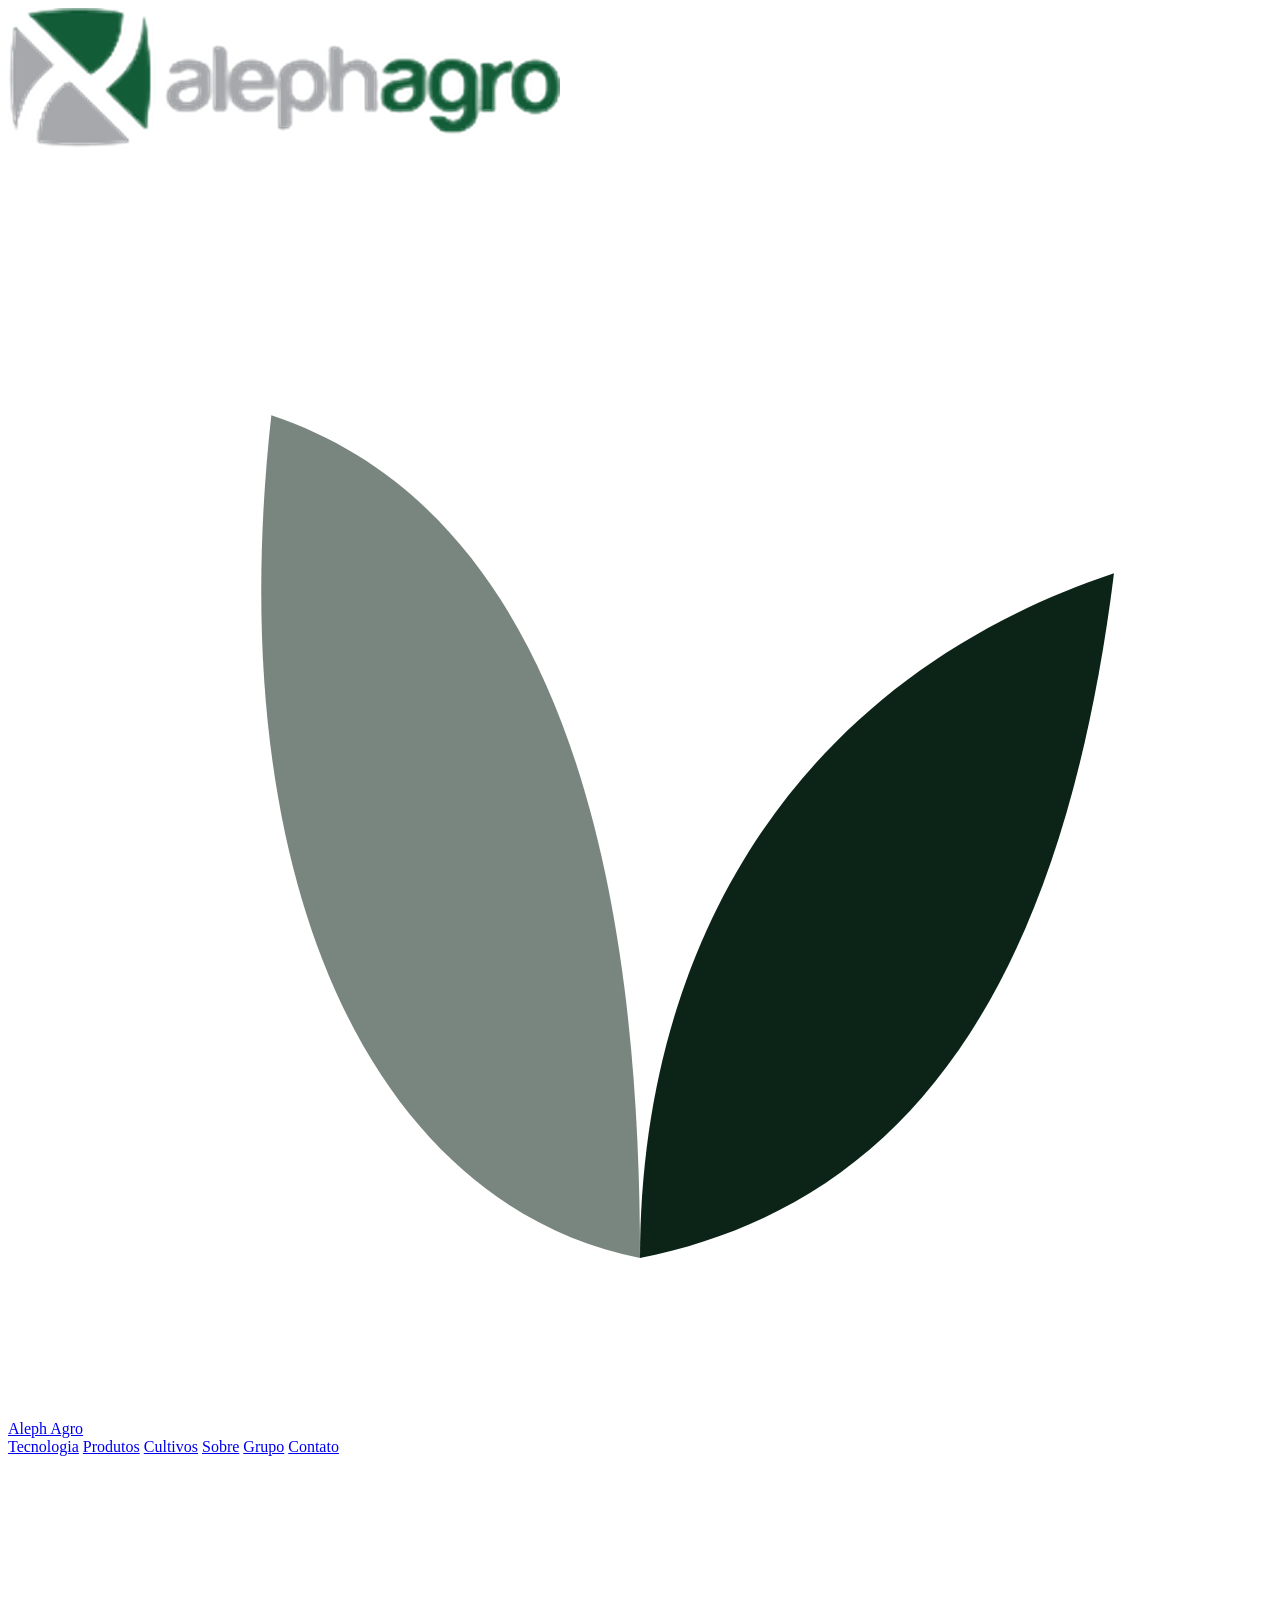
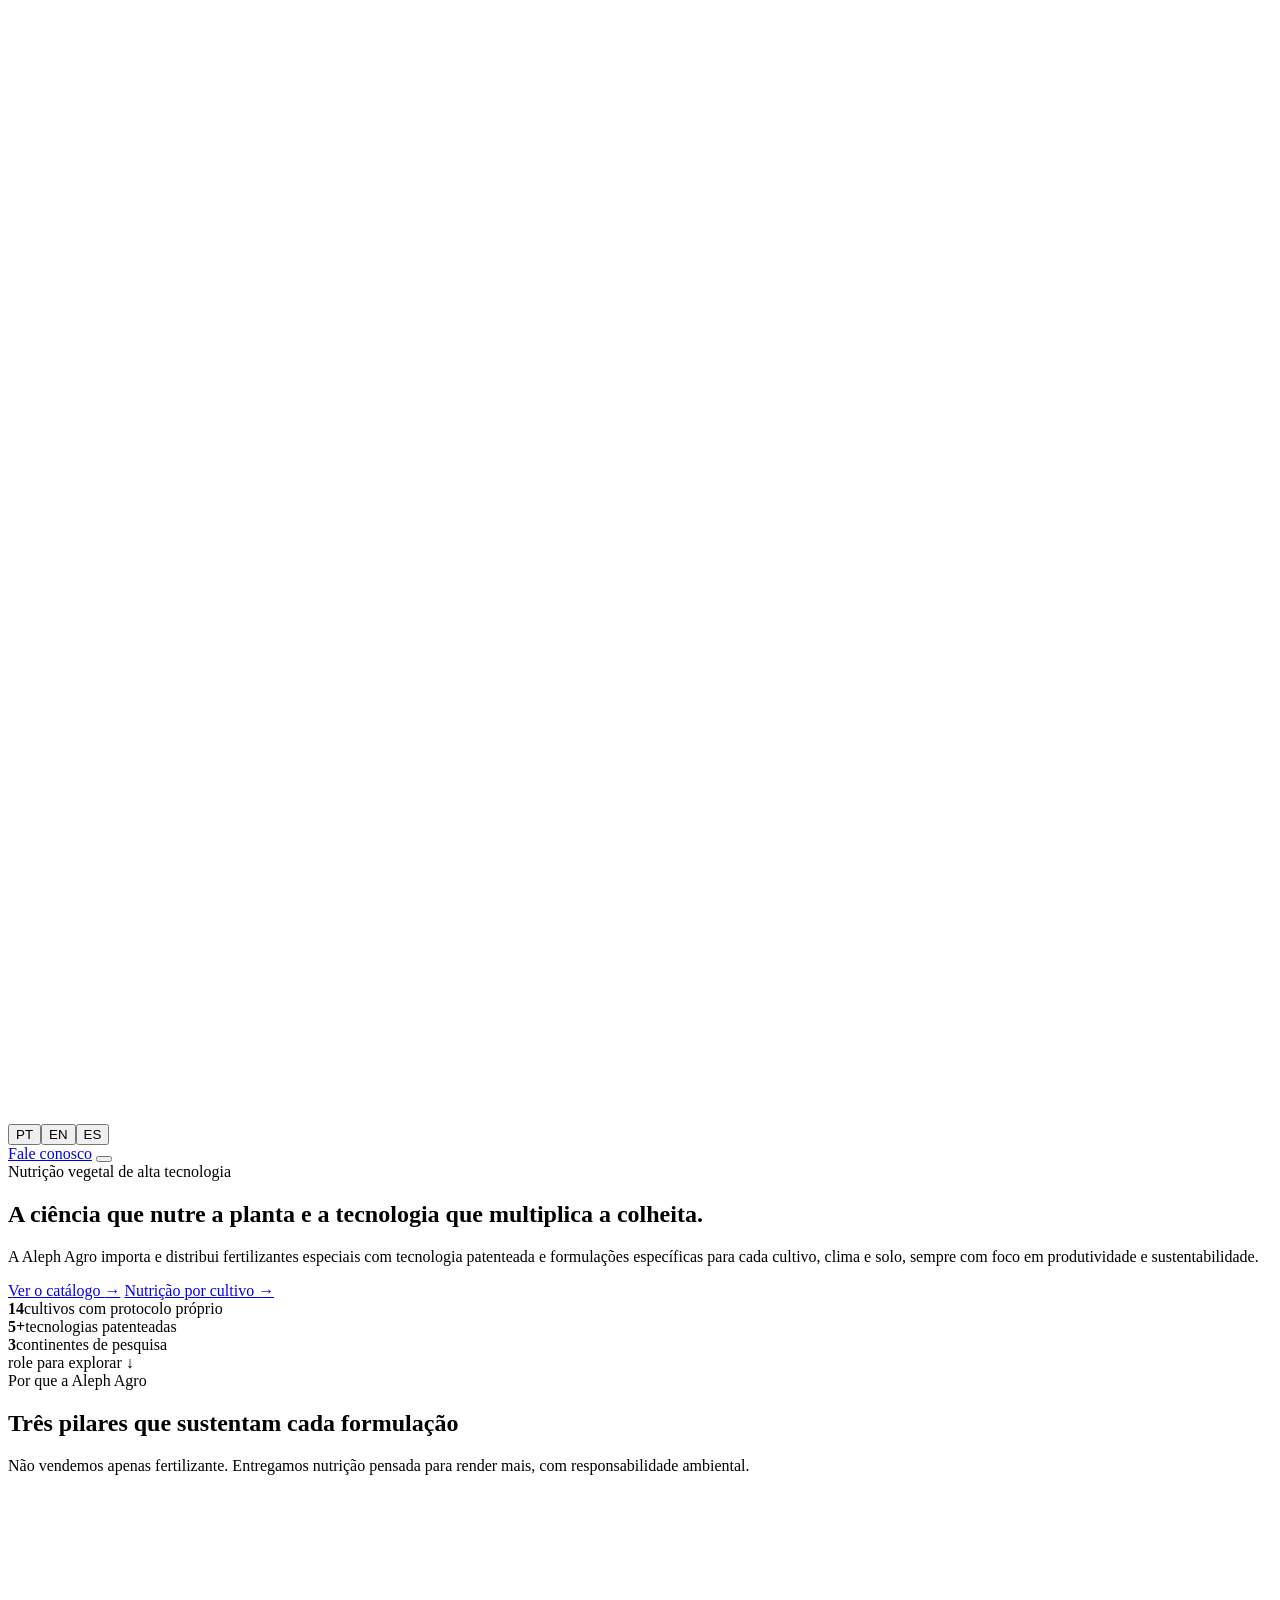
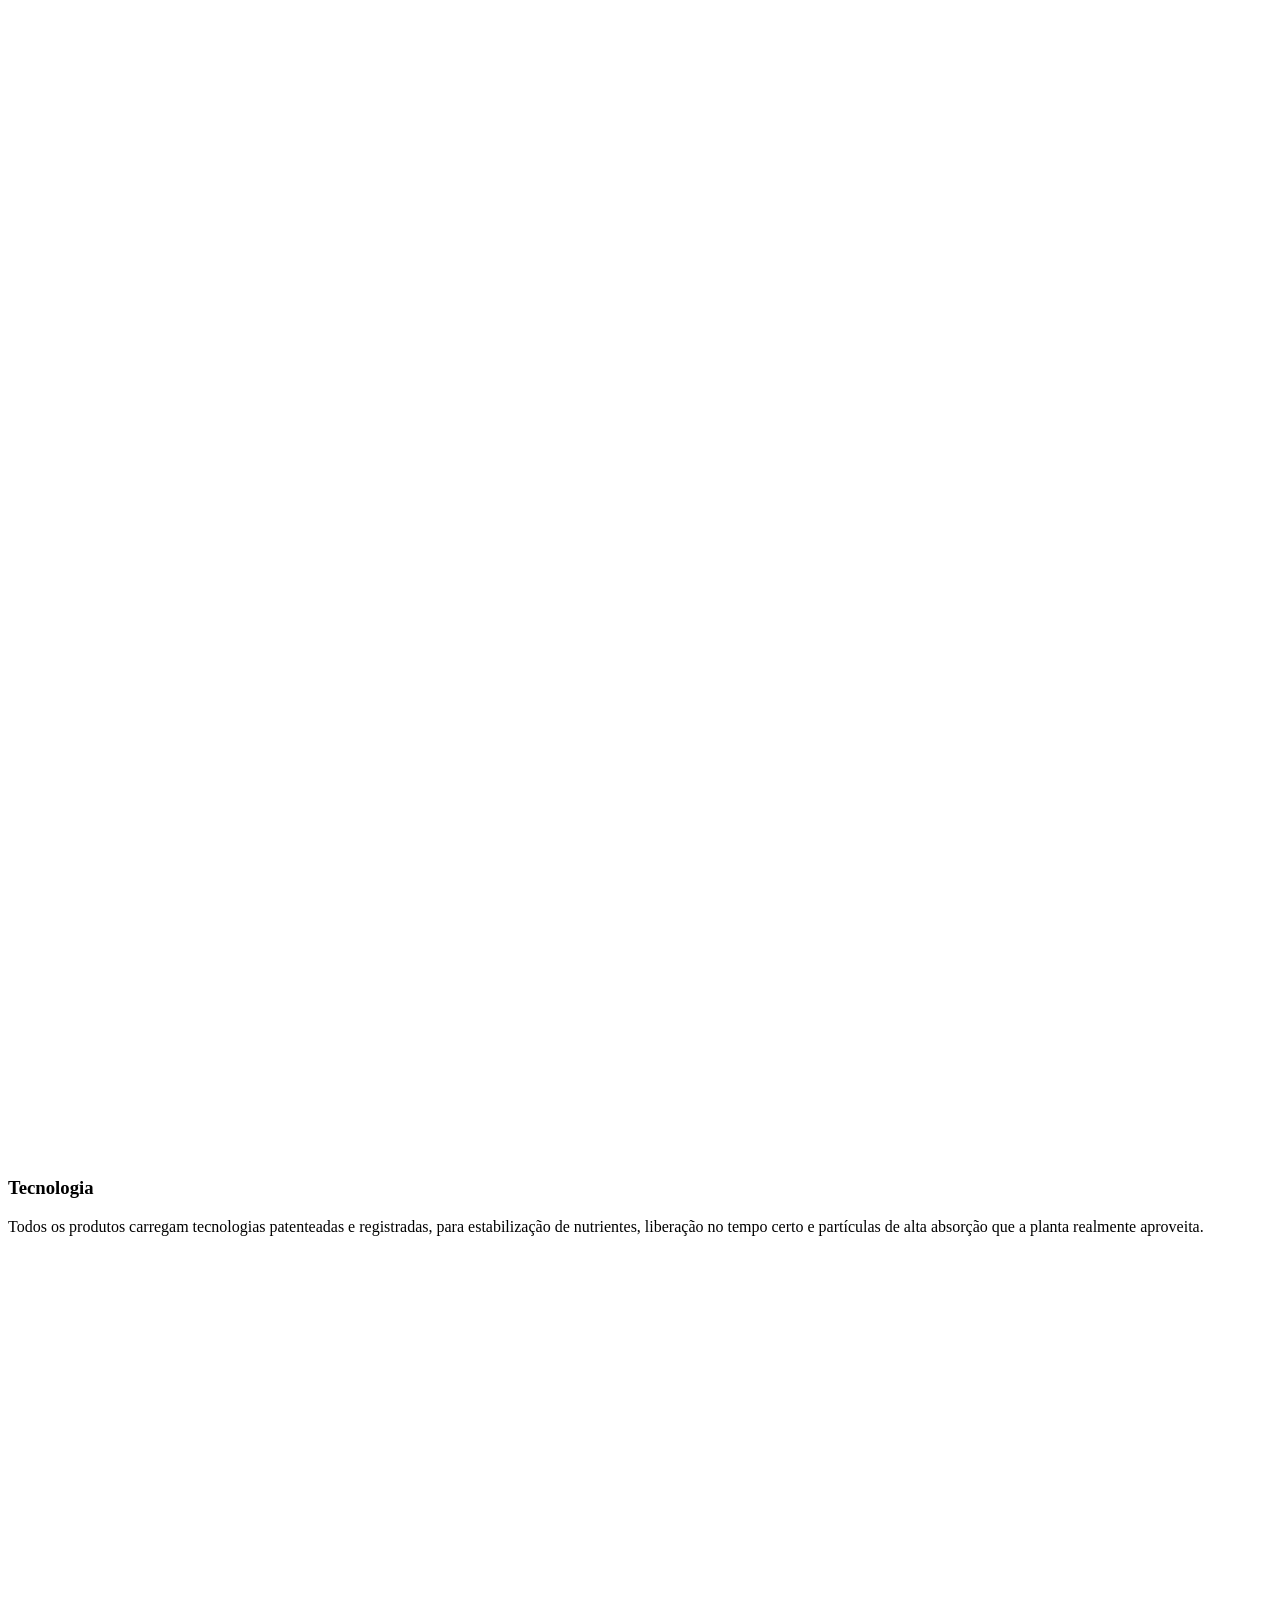
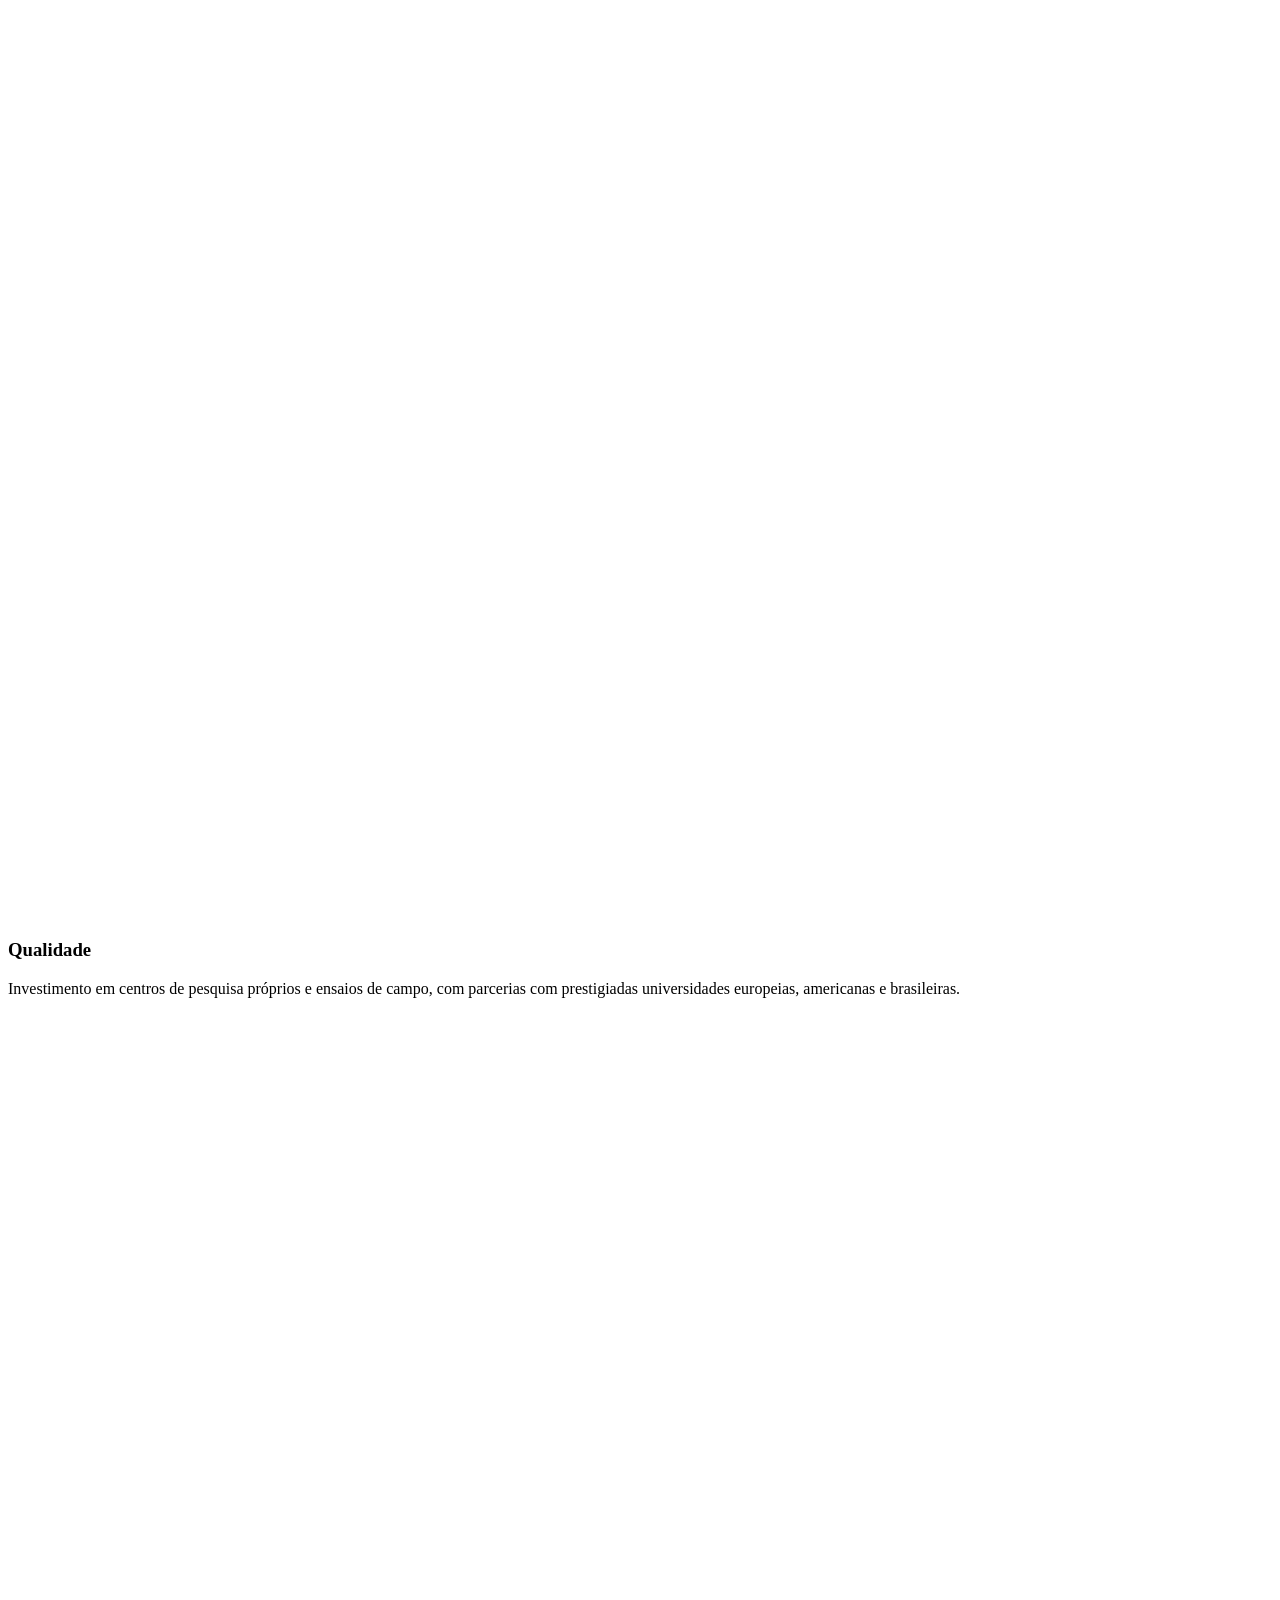
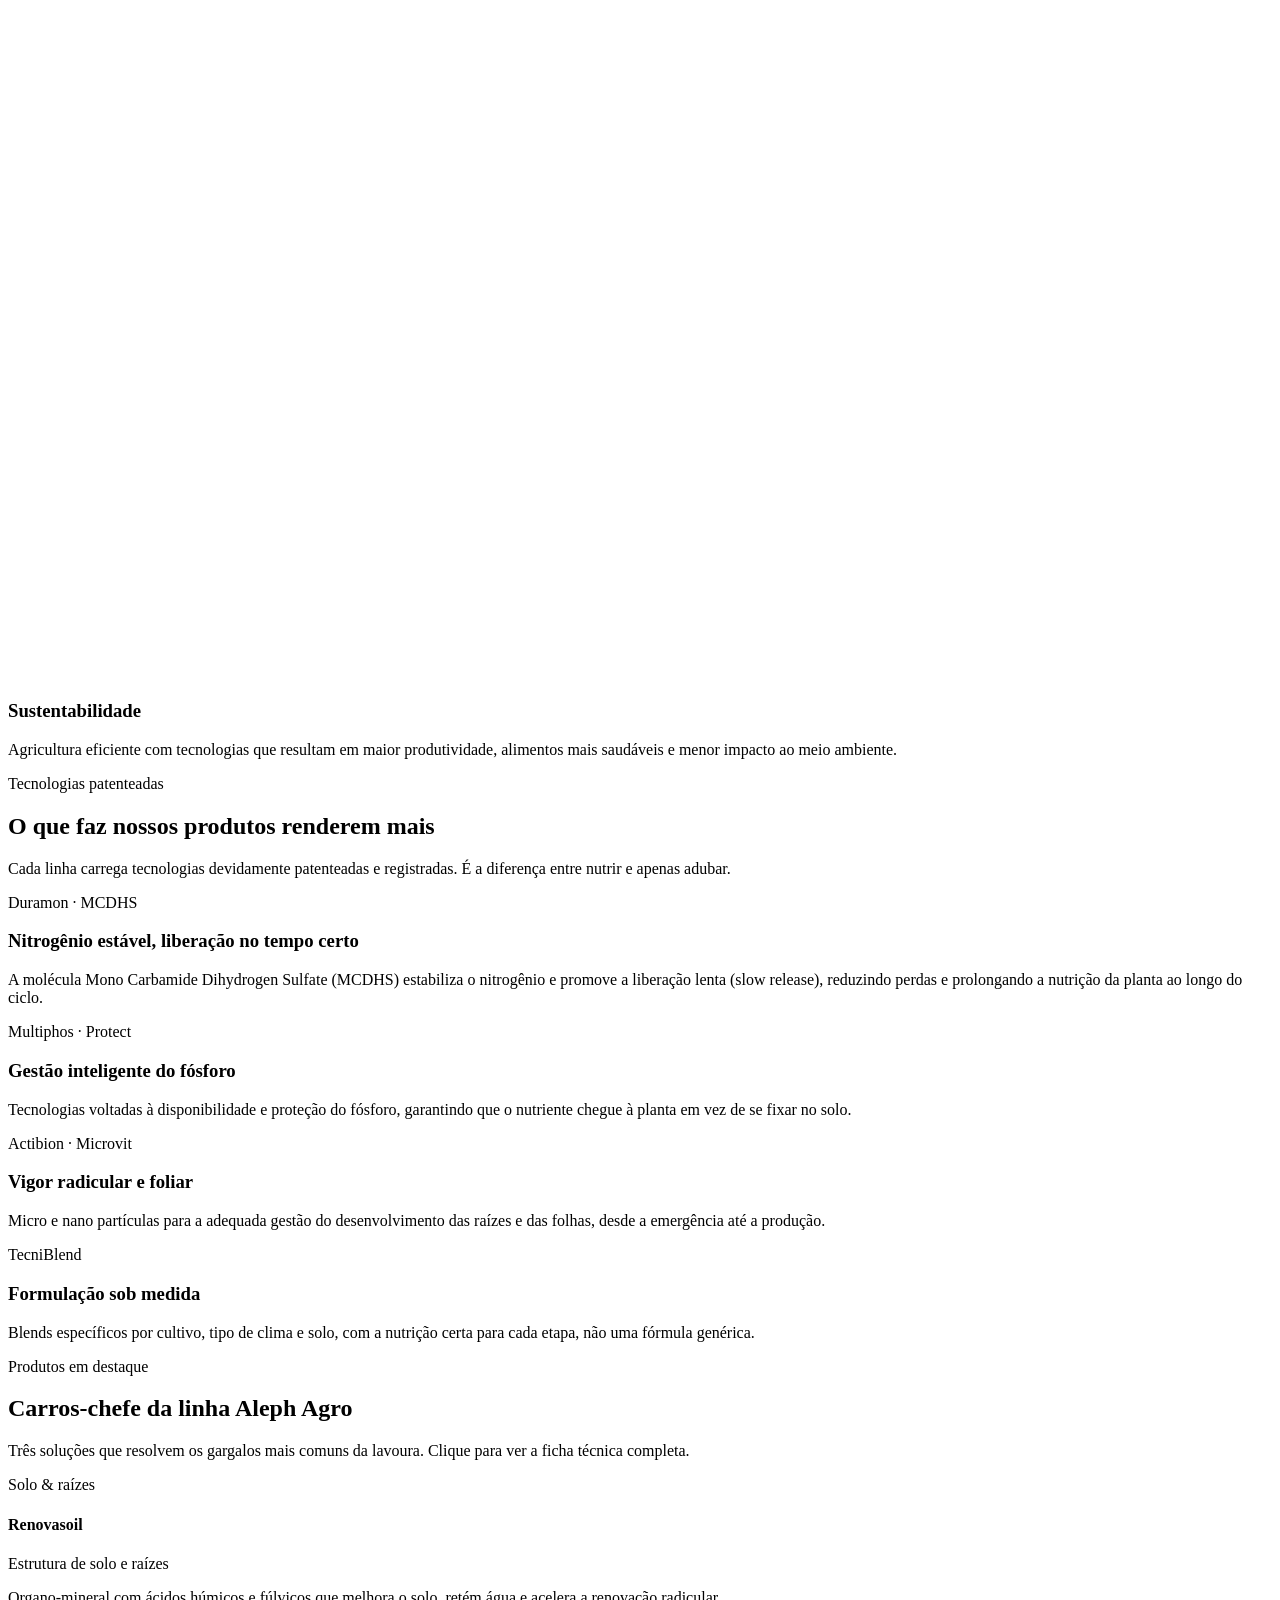
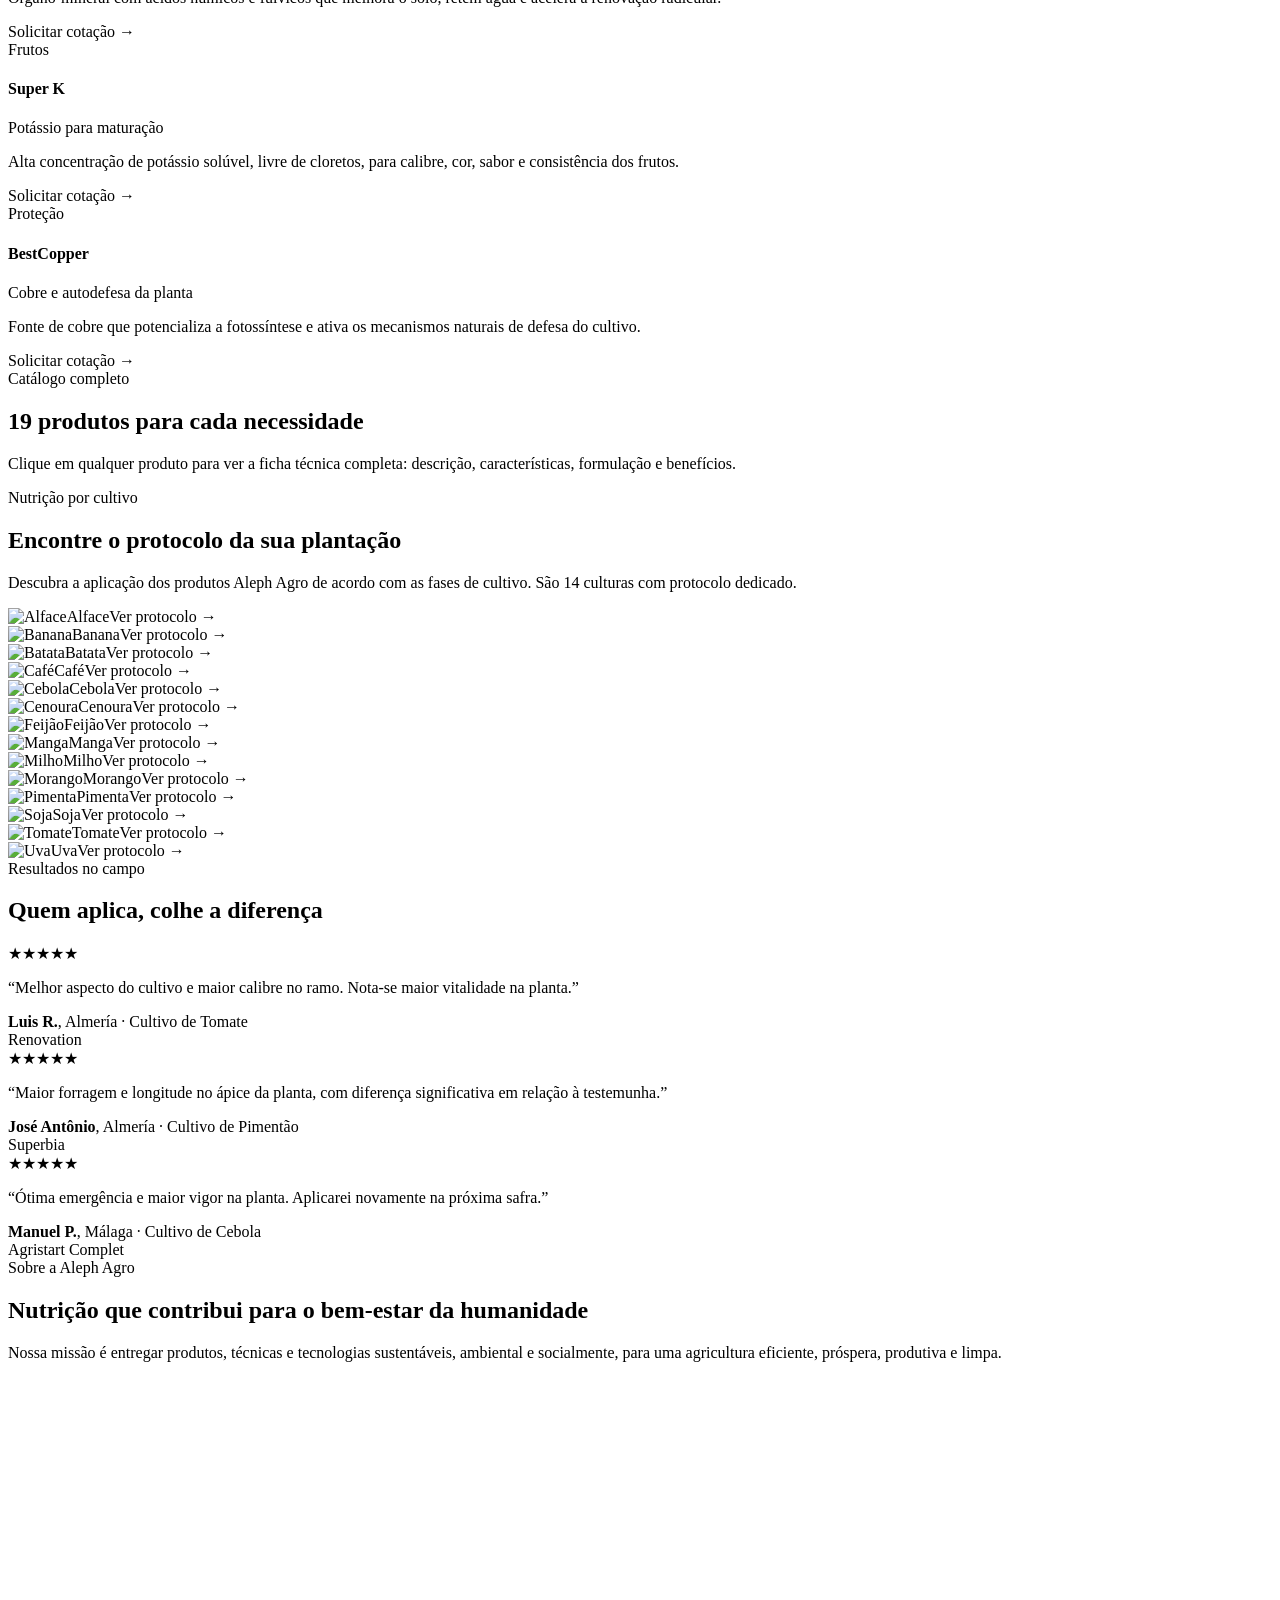
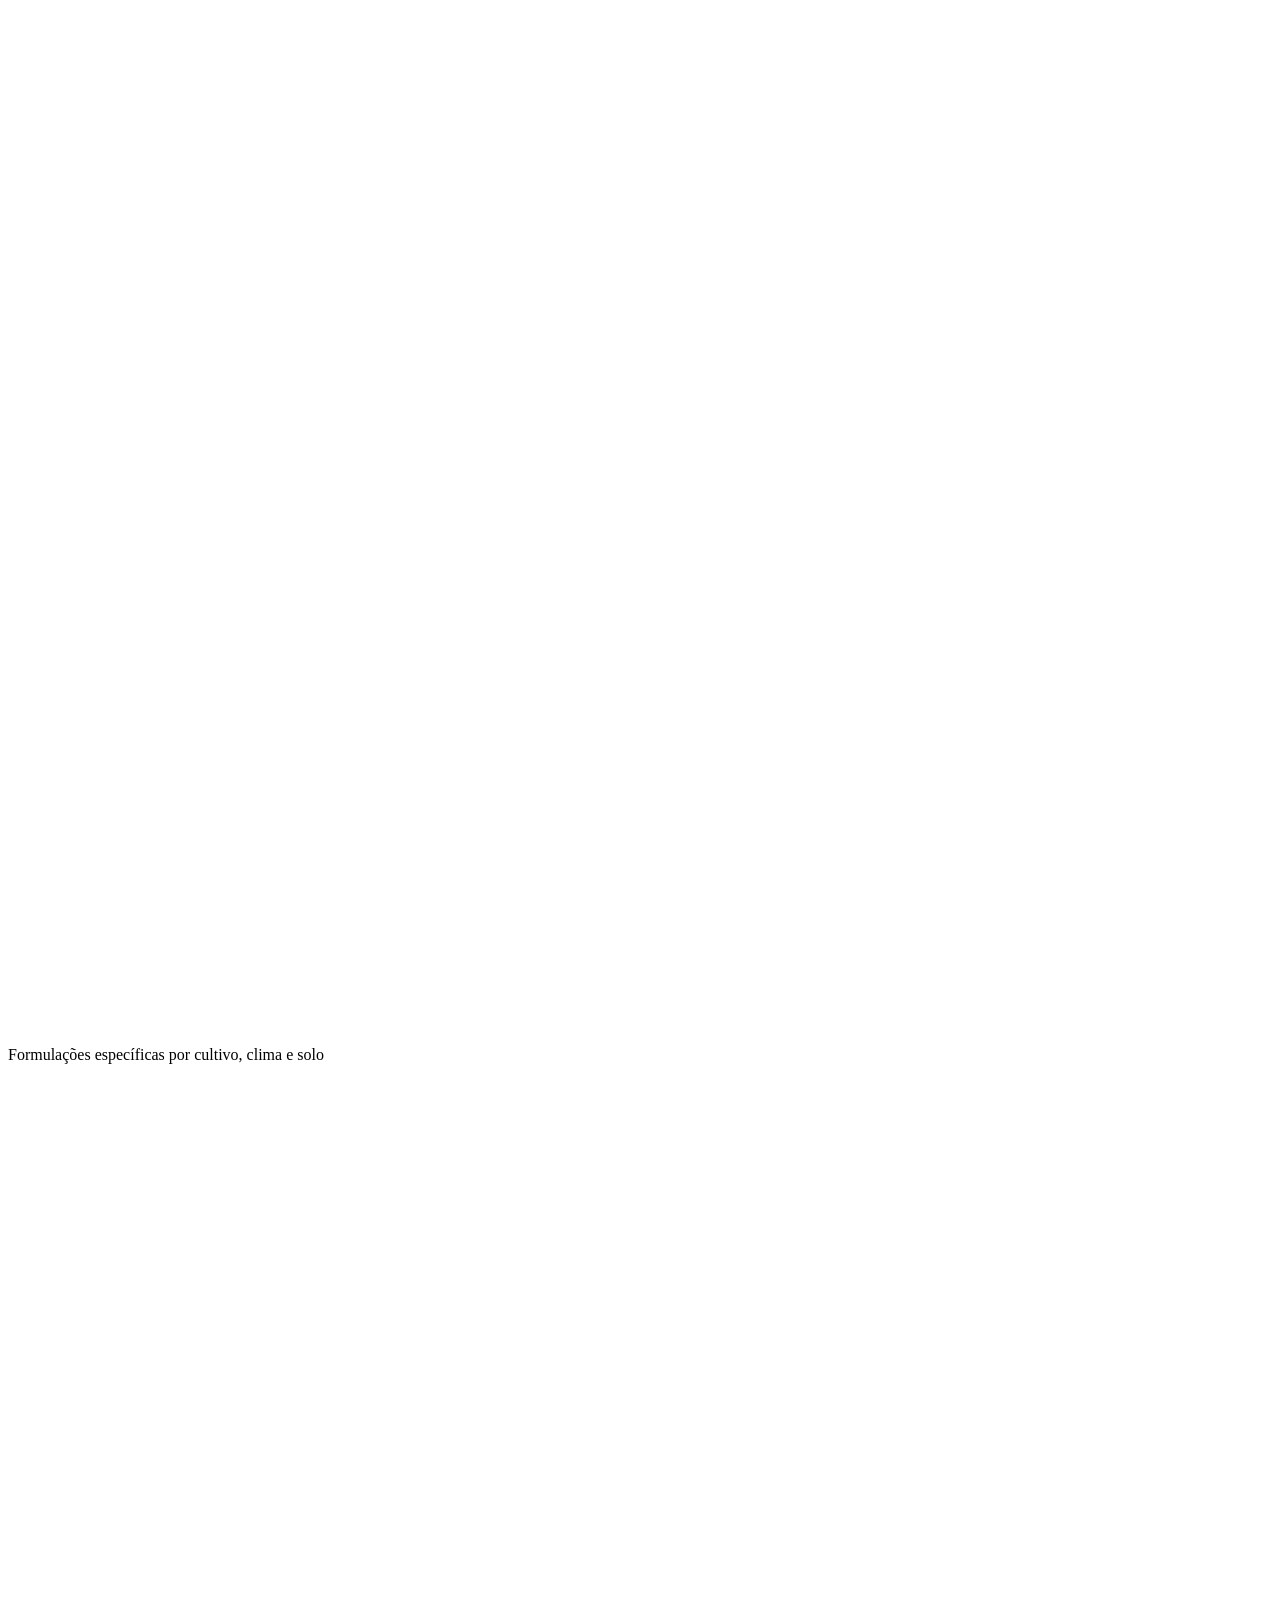
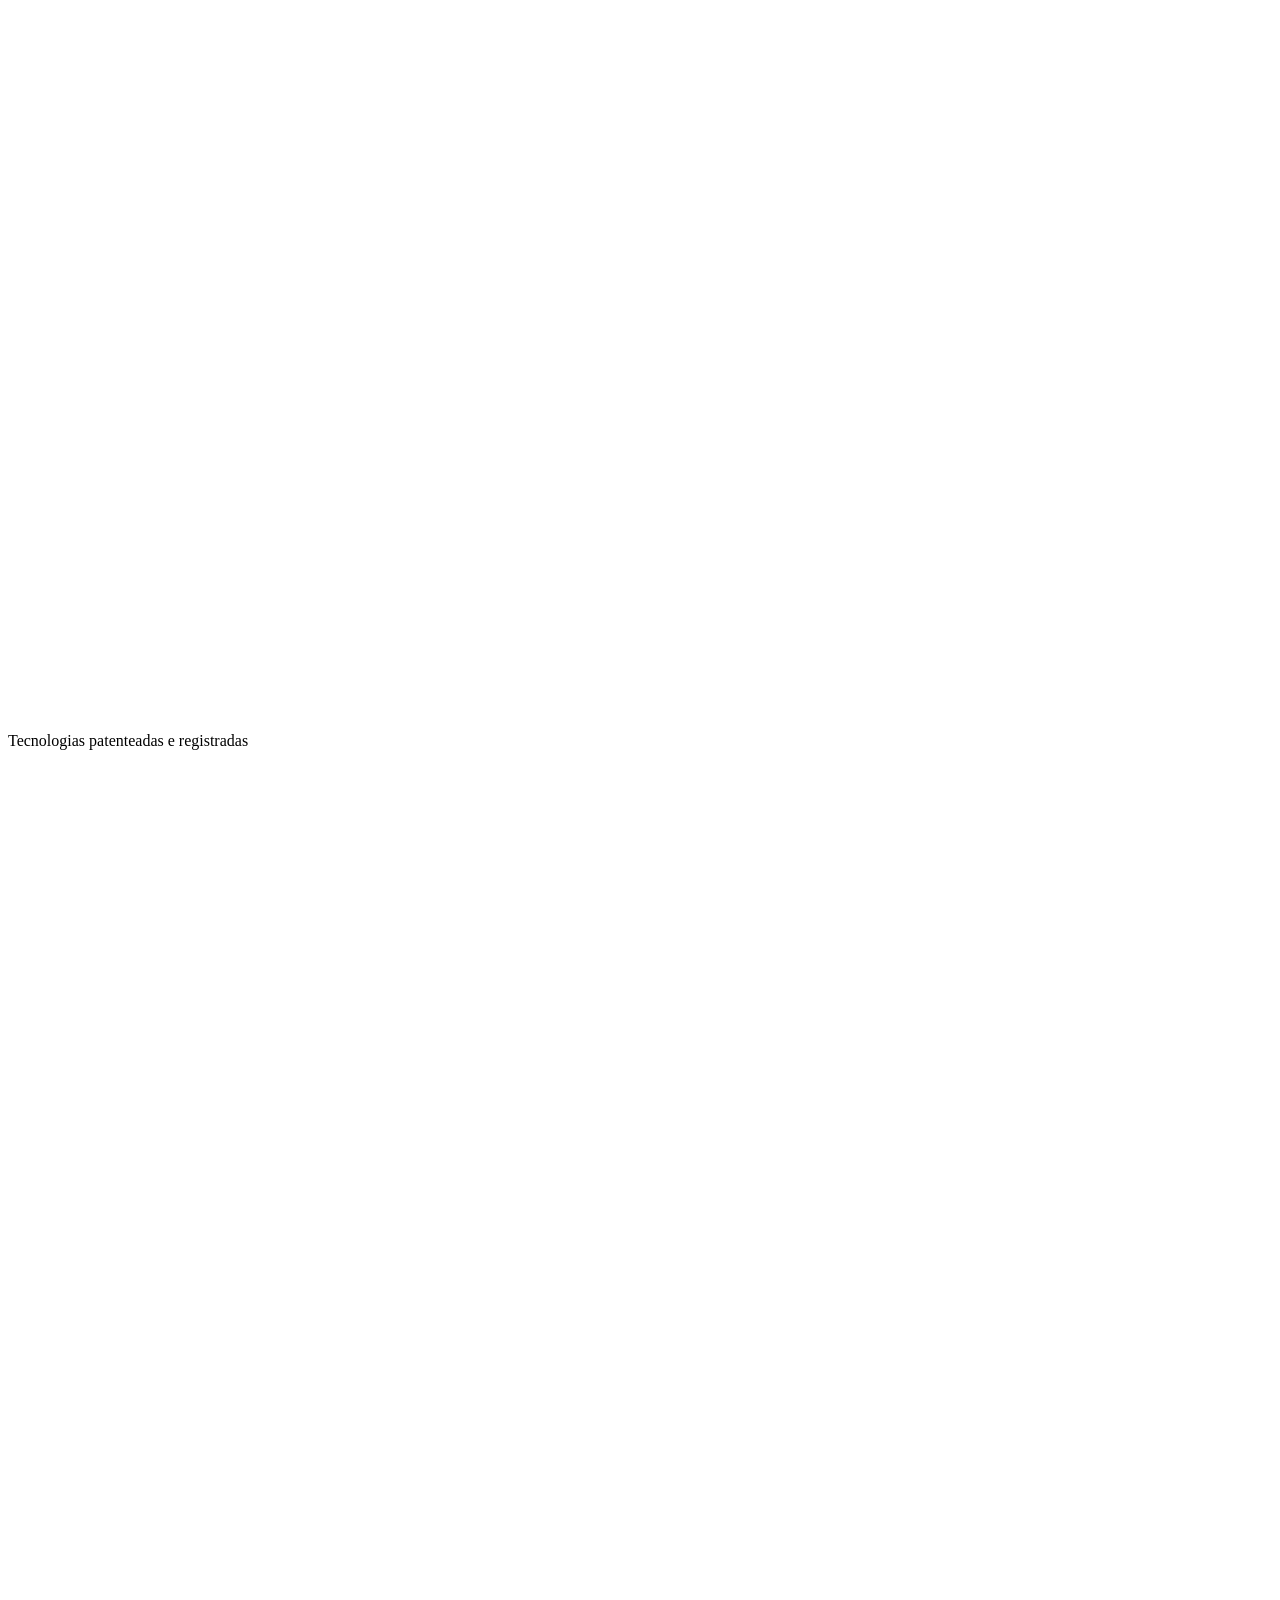
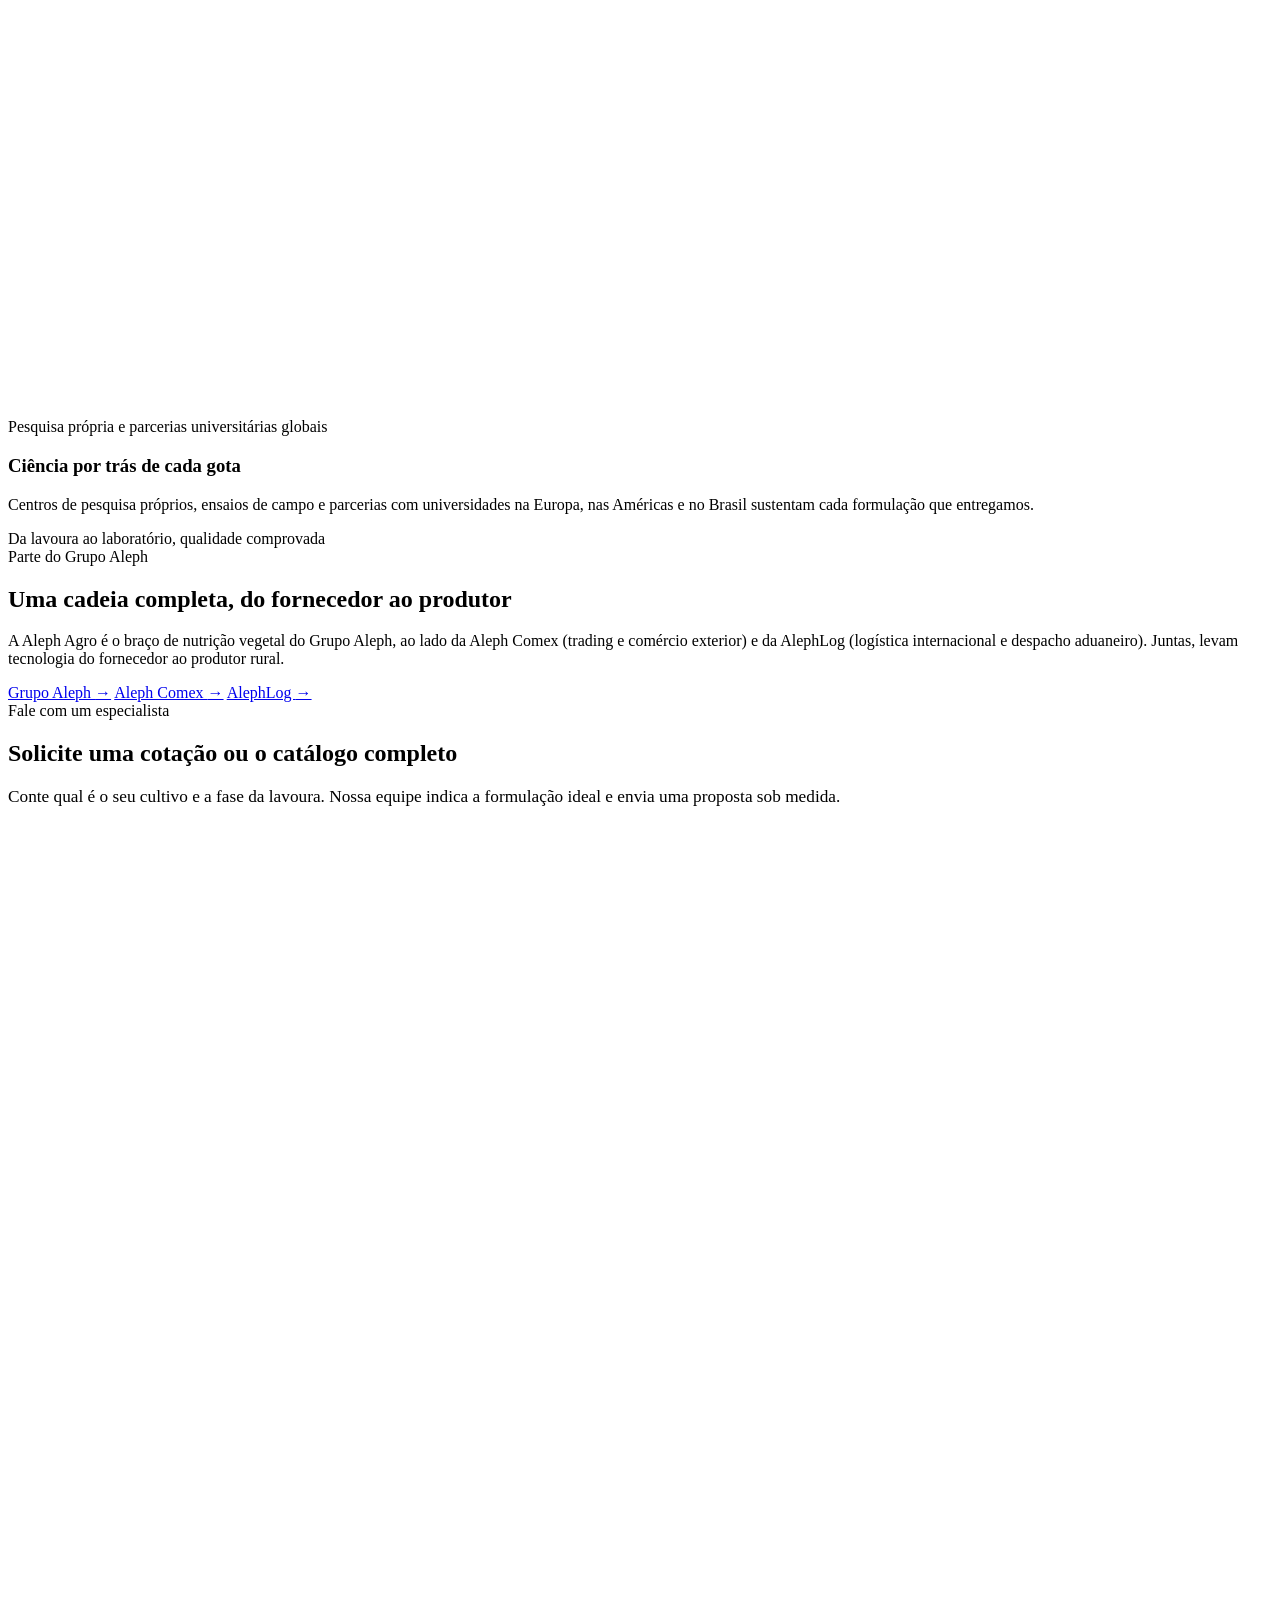
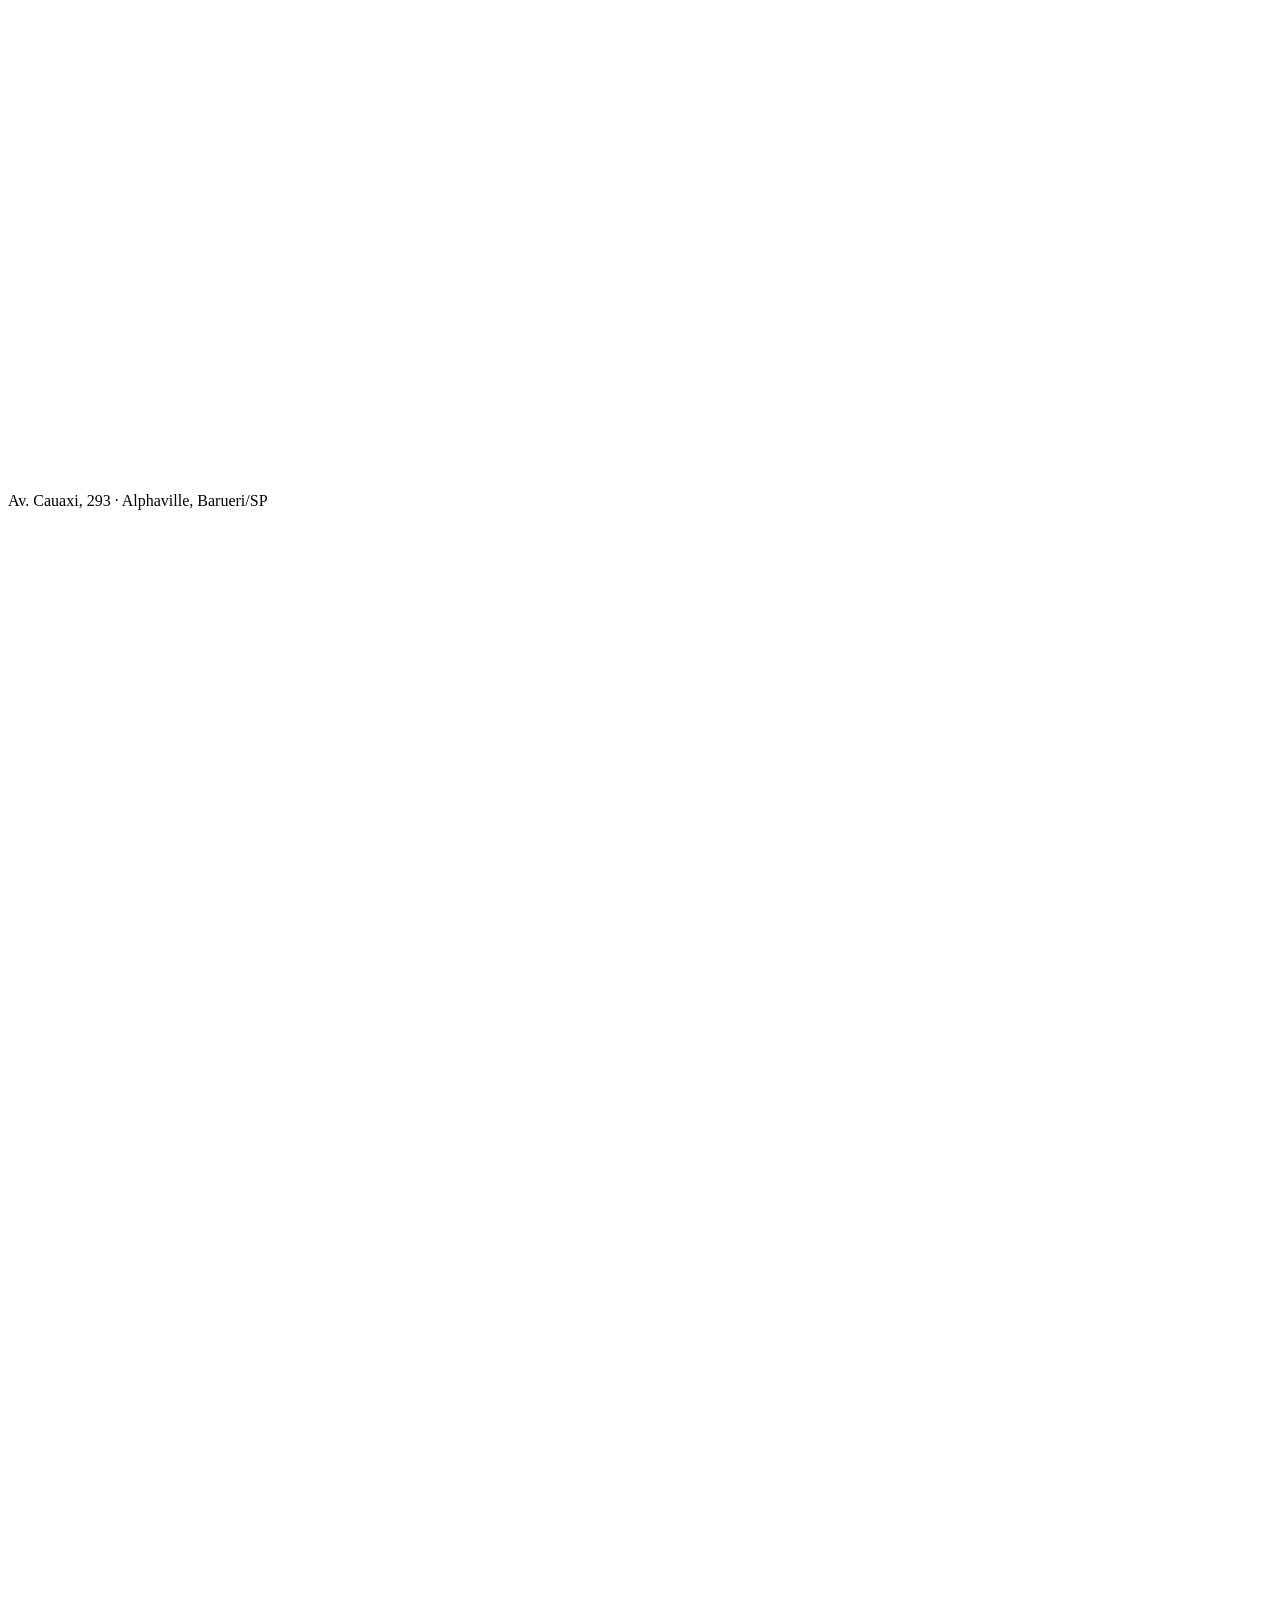
==== aleph_agro_site/index.html @ 5f7677a8 "Add files via upload" ====
<!DOCTYPE html>
<html lang="pt-BR">
<head>
<meta charset="UTF-8">
<meta name="viewport" content="width=device-width, initial-scale=1">
<title>Aleph Agro | Nutrição vegetal de alta tecnologia</title>
<meta name="description" content="Aleph Agro: importação e distribuição de fertilizantes especiais com tecnologia patenteada. Nutrição vegetal eficiente e sustentável para cada cultivo.">
<link rel="preconnect" href="https://fonts.googleapis.com">
<link rel="preconnect" href="https://fonts.gstatic.com" crossorigin>
<link href="https://fonts.googleapis.com/css2?family=Space+Grotesk:wght@400;500;600;700&family=Inter:wght@400;500;600;700&display=swap" rel="stylesheet">
<link rel="stylesheet" href="css/styles.css">
</head>
<body>

<!-- NAV -->
<header class="nav" id="nav">
  <div class="nav-in">
    <a class="logo" href="#top" aria-label="Aleph Agro">
      <img src="[data-uri]" alt="Aleph Agro">
      <span class="logo-txt"><span class="leaf-mark"><svg viewBox="0 0 24 24" fill="none"><path d="M12 21c0-6 3-11 9-13-1 8-4 12-9 13z" fill="#0c2417"/><path d="M12 21C7 20 4 14 5 5c6 2 7 10 7 16z" fill="#0c2417" opacity=".55"/></svg></span> Aleph Agro</span>
    </a>
    <nav class="links">
      <a data-i18n="nav_tec" href="#tecnologia">Tecnologia</a>
      <a data-i18n="nav_prod" href="#catalogo">Produtos</a>
      <a data-i18n="nav_cult" href="#cultivos">Cultivos</a>
      <a data-i18n="nav_sobre" href="#sobre">Sobre</a>
      <a data-i18n="nav_grupo" href="#grupo">Grupo</a>
      <a data-i18n="nav_contato" href="#contato">Contato</a>
    </nav>
    <div class="langsel" title="Idioma / Language"><svg class="lg-ic" viewBox="0 0 24 24" fill="none" stroke-width="1.7"><circle cx="12" cy="12" r="9"/><path d="M3 12h18M12 3c3 3 3 15 0 18M12 3c-3 3-3 15 0 18"/></svg><button data-lang="pt">PT</button><button data-lang="en">EN</button><button data-lang="es">ES</button></div>
    <a data-i18n="nav_cta" class="btn btn-primary" href="#contato">Fale conosco</a>
    <button class="burger" id="burger" aria-label="Menu"><span></span><span></span><span></span></button>
  </div>
</header>

<!-- HERO -->
<section class="hero" id="top">
  <div class="hero-grid"></div>
  <div class="blob a"></div><div class="blob b"></div>
  <div class="wrap hero-in">
    <span data-i18n="hero_pill" class="pill reveal in"><span class="dot"></span> Nutrição vegetal de alta tecnologia</span>
    <h1 data-i18n="hero_h1" class="reveal in">A ciência que <span class="accent">nutre</span> a planta e a tecnologia que <span class="accent">multiplica</span> a colheita.</h1>
    <p data-i18n="hero_p" class="reveal in d1">A Aleph Agro importa e distribui fertilizantes especiais com tecnologia patenteada e formulações específicas para cada cultivo, clima e solo, sempre com foco em produtividade e sustentabilidade.</p>
    <div class="cta reveal in d2">
      <a data-i18n="hero_b1" class="btn btn-lime" href="#catalogo">Ver o catálogo <span class="arw">→</span></a>
      <a data-i18n="hero_b2" class="btn btn-glass" href="#cultivos">Nutrição por cultivo <span class="arw">→</span></a>
    </div>
    <div class="hero-stats reveal in d3">
      <div class="hstat"><b data-count="14">14</b><span data-i18n="hero_s1">cultivos com protocolo próprio</span></div>
      <div class="hstat"><b>5+</b><span data-i18n="hero_s2">tecnologias patenteadas</span></div>
      <div class="hstat"><b>3</b><span data-i18n="hero_s3">continentes de pesquisa</span></div>
    </div>
  </div>
  <div data-i18n="scrollcue" class="scroll-cue">role para explorar ↓</div>
</section>

<!-- PILLARS -->
<section class="sec" id="valores">
  <div class="wrap">
    <div class="sec-head center reveal">
      <span data-i18n="pil_eye" class="eyebrow">Por que a Aleph Agro</span>
      <h2 data-i18n="pil_h2">Três pilares que sustentam cada formulação</h2>
      <p data-i18n="pil_p">Não vendemos apenas fertilizante. Entregamos nutrição pensada para render mais, com responsabilidade ambiental.</p>
    </div>
    <div class="pillars">
      <div class="pillar reveal">
        <div class="ic"><svg viewBox="0 0 24 24" fill="none" stroke-width="1.7"><path d="M12 3v3M12 18v3M3 12h3M18 12h3M6 6l2 2M16 16l2 2M18 6l-2 2M8 16l-2 2"/><circle cx="12" cy="12" r="3.2"/></svg></div>
        <h3 data-i18n="pil1_t">Tecnologia</h3>
        <p data-i18n="pil1_d">Todos os produtos carregam tecnologias patenteadas e registradas, para estabilização de nutrientes, liberação no tempo certo e partículas de alta absorção que a planta realmente aproveita.</p>
      </div>
      <div class="pillar reveal d1">
        <div class="ic"><svg viewBox="0 0 24 24" fill="none" stroke-width="1.7"><path d="M9 3h6l1 3H8l1-3zM7 6h10l-1.2 12.5a2 2 0 0 1-2 1.5H10.2a2 2 0 0 1-2-1.5L7 6z"/><path d="M9 11h6"/></svg></div>
        <h3 data-i18n="pil2_t">Qualidade</h3>
        <p data-i18n="pil2_d">Investimento em centros de pesquisa próprios e ensaios de campo, com parcerias com prestigiadas universidades europeias, americanas e brasileiras.</p>
      </div>
      <div class="pillar reveal d2">
        <div class="ic"><svg viewBox="0 0 24 24" fill="none" stroke-width="1.7"><path d="M12 21c5-1 8-6 8-13-6 0-9 3-9 8"/><path d="M12 21c-4-1-7-5-7-11 5 0 7 2 7 7"/><path d="M12 21v-6"/></svg></div>
        <h3 data-i18n="pil3_t">Sustentabilidade</h3>
        <p data-i18n="pil3_d">Agricultura eficiente com tecnologias que resultam em maior produtividade, alimentos mais saudáveis e menor impacto ao meio ambiente.</p>
      </div>
    </div>
  </div>
</section>

<!-- TECH -->
<section class="sec tech" id="tecnologia">
  <div class="wrap">
    <div class="sec-head reveal">
      <span data-i18n="tec_eye" class="eyebrow">Tecnologias patenteadas</span>
      <h2 data-i18n="tec_h2">O que faz nossos produtos renderem mais</h2>
      <p data-i18n="tec_p">Cada linha carrega tecnologias devidamente patenteadas e registradas. É a diferença entre nutrir e apenas adubar.</p>
    </div>
    <div class="tech-grid">
      <div class="tcard wide reveal">
        <div>
          <span class="tag">Duramon · MCDHS</span>
          <h3 data-i18n="tc1_h">Nitrogênio estável, liberação no tempo certo</h3>
          <p data-i18n="tc1_p">A molécula Mono Carbamide Dihydrogen Sulfate (MCDHS) estabiliza o nitrogênio e promove a liberação lenta (slow release), reduzindo perdas e prolongando a nutrição da planta ao longo do ciclo.</p>
        </div>
        <div>
          <span class="tag">Multiphos · Protect</span>
          <h3 data-i18n="tc2_h">Gestão inteligente do fósforo</h3>
          <p data-i18n="tc2_p">Tecnologias voltadas à disponibilidade e proteção do fósforo, garantindo que o nutriente chegue à planta em vez de se fixar no solo.</p>
        </div>
      </div>
      <div class="tcard reveal">
        <span class="tag">Actibion · Microvit</span>
        <h3 data-i18n="tc3_h">Vigor radicular e foliar</h3>
        <p data-i18n="tc3_p">Micro e nano partículas para a adequada gestão do desenvolvimento das raízes e das folhas, desde a emergência até a produção.</p>
      </div>
      <div class="tcard reveal d1">
        <span class="tag">TecniBlend</span>
        <h3 data-i18n="tc4_h">Formulação sob medida</h3>
        <p data-i18n="tc4_p">Blends específicos por cultivo, tipo de clima e solo, com a nutrição certa para cada etapa, não uma fórmula genérica.</p>
      </div>
    </div>
  </div>
</section>

<!-- FEATURED PRODUCTS -->
<section class="sec" id="destaques">
  <div class="wrap">
    <div class="sec-head reveal">
      <span data-i18n="feat_eye" class="eyebrow">Produtos em destaque</span>
      <h2 data-i18n="feat_h2">Carros-chefe da linha Aleph Agro</h2>
      <p data-i18n="feat_p">Três soluções que resolvem os gargalos mais comuns da lavoura. Clique para ver a ficha técnica completa.</p>
    </div>
    <div class="feat-grid">
      <div class="feat p2 reveal" data-product="Renovasoil">
        <div class="ph" data-init="R"><span data-i18n="feat1_cr" class="cr">Solo &amp; raízes</span></div>
        <div class="body">
          <h4>Renovasoil</h4>
          <span data-i18n="feat1_sub" class="sub">Estrutura de solo e raízes</span>
          <p data-i18n="feat1_p">Organo-mineral com ácidos húmicos e fúlvicos que melhora o solo, retém água e acelera a renovação radicular.</p>
          <span class="go" data-crop="" data-i18n="feat_go">Solicitar cotação →</span>
        </div>
      </div>
      <div class="feat p1 reveal d1" data-product="Super K">
        <div class="ph" data-init="K"><span data-i18n="feat2_cr" class="cr">Frutos</span></div>
        <div class="body">
          <h4>Super K</h4>
          <span data-i18n="feat2_sub" class="sub">Potássio para maturação</span>
          <p data-i18n="feat2_p">Alta concentração de potássio solúvel, livre de cloretos, para calibre, cor, sabor e consistência dos frutos.</p>
          <span class="go" data-crop="" data-i18n="feat_go">Solicitar cotação →</span>
        </div>
      </div>
      <div class="feat p3 reveal d2" data-product="BestCopper">
        <div class="ph" data-init="B"><span data-i18n="feat3_cr" class="cr">Proteção</span></div>
        <div class="body">
          <h4>BestCopper</h4>
          <span data-i18n="feat3_sub" class="sub">Cobre e autodefesa da planta</span>
          <p data-i18n="feat3_p">Fonte de cobre que potencializa a fotossíntese e ativa os mecanismos naturais de defesa do cultivo.</p>
          <span class="go" data-crop="" data-i18n="feat_go">Solicitar cotação →</span>
        </div>
      </div>
    </div>
  </div>
</section>

<!-- CATÁLOGO -->
<section class="sec" id="catalogo">
  <div class="wrap">
    <div class="sec-head center reveal">
      <span data-i18n="cat_eye" class="eyebrow">Catálogo completo</span>
      <h2 data-i18n="cat_h2">19 produtos para cada necessidade</h2>
      <p data-i18n="cat_p">Clique em qualquer produto para ver a ficha técnica completa: descrição, características, formulação e benefícios.</p>
    </div>
    <div class="cat-grid" id="catalogGrid"></div>
  </div>
</section>

<!-- CULTIVOS -->
<section class="sec" id="cultivos">
  <div class="wrap">
    <div class="sec-head center reveal">
      <span data-i18n="cul_eye" class="eyebrow">Nutrição por cultivo</span>
      <h2 data-i18n="cul_h2">Encontre o protocolo da sua plantação</h2>
      <p data-i18n="cul_p">Descubra a aplicação dos produtos Aleph Agro de acordo com as fases de cultivo. São 14 culturas com protocolo dedicado.</p>
    </div>
    <div class="crops" id="cropsGrid">
      <div class="crop reveal" data-crop="Alface"><img src="http://www.alephagro.com.br/arquivos/c5.jpg" alt="Alface" loading="lazy"><span class="cn" data-i18n="cn_Alface">Alface</span><span class="tagp" data-i18n="ver_prot">Ver protocolo →</span></div>
      <div class="crop reveal" data-crop="Banana"><img src="http://www.alephagro.com.br/arquivos/c10.jpg" alt="Banana" loading="lazy"><span class="cn" data-i18n="cn_Banana">Banana</span><span class="tagp" data-i18n="ver_prot">Ver protocolo →</span></div>
      <div class="crop reveal" data-crop="Batata"><img src="http://www.alephagro.com.br/arquivos/c6.jpg" alt="Batata" loading="lazy"><span class="cn" data-i18n="cn_Batata">Batata</span><span class="tagp" data-i18n="ver_prot">Ver protocolo →</span></div>
      <div class="crop reveal" data-crop="Café"><img src="http://www.alephagro.com.br/arquivos/c18.jpg" alt="Café" loading="lazy"><span class="cn" data-i18n="cn_Café">Café</span><span class="tagp" data-i18n="ver_prot">Ver protocolo →</span></div>
      <div class="crop reveal" data-crop="Cebola"><img src="http://www.alephagro.com.br/arquivos/c2.jpg" alt="Cebola" loading="lazy"><span class="cn" data-i18n="cn_Cebola">Cebola</span><span class="tagp" data-i18n="ver_prot">Ver protocolo →</span></div>
      <div class="crop reveal" data-crop="Cenoura"><img src="http://www.alephagro.com.br/arquivos/c4.jpg" alt="Cenoura" loading="lazy"><span class="cn" data-i18n="cn_Cenoura">Cenoura</span><span class="tagp" data-i18n="ver_prot">Ver protocolo →</span></div>
      <div class="crop reveal" data-crop="Feijão"><img src="http://www.alephagro.com.br/arquivos/c20.jpg" alt="Feijão" loading="lazy"><span class="cn" data-i18n="cn_Feijão">Feijão</span><span class="tagp" data-i18n="ver_prot">Ver protocolo →</span></div>
      <div class="crop reveal" data-crop="Manga"><img src="http://www.alephagro.com.br/arquivos/c9.jpg" alt="Manga" loading="lazy"><span class="cn" data-i18n="cn_Manga">Manga</span><span class="tagp" data-i18n="ver_prot">Ver protocolo →</span></div>
      <div class="crop reveal" data-crop="Milho"><img src="http://www.alephagro.com.br/arquivos/c17.jpg" alt="Milho" loading="lazy"><span class="cn" data-i18n="cn_Milho">Milho</span><span class="tagp" data-i18n="ver_prot">Ver protocolo →</span></div>
      <div class="crop reveal" data-crop="Morango"><img src="http://www.alephagro.com.br/arquivos/c8.jpg" alt="Morango" loading="lazy"><span class="cn" data-i18n="cn_Morango">Morango</span><span class="tagp" data-i18n="ver_prot">Ver protocolo →</span></div>
      <div class="crop reveal" data-crop="Pimenta"><img src="http://www.alephagro.com.br/arquivos/c14.jpg" alt="Pimenta" loading="lazy"><span class="cn" data-i18n="cn_Pimenta">Pimenta</span><span class="tagp" data-i18n="ver_prot">Ver protocolo →</span></div>
      <div class="crop reveal" data-crop="Soja"><img src="http://www.alephagro.com.br/arquivos/c19.jpg" alt="Soja" loading="lazy"><span class="cn" data-i18n="cn_Soja">Soja</span><span class="tagp" data-i18n="ver_prot">Ver protocolo →</span></div>
      <div class="crop reveal" data-crop="Tomate"><img src="http://www.alephagro.com.br/arquivos/c3.jpg" alt="Tomate" loading="lazy"><span class="cn" data-i18n="cn_Tomate">Tomate</span><span class="tagp" data-i18n="ver_prot">Ver protocolo →</span></div>
      <div class="crop reveal" data-crop="Uva"><img src="http://www.alephagro.com.br/arquivos/c12.jpg" alt="Uva" loading="lazy"><span class="cn" data-i18n="cn_Uva">Uva</span><span class="tagp" data-i18n="ver_prot">Ver protocolo →</span></div>
    </div>
  </div>
</section>

<!-- RESULTS -->
<section class="sec results" id="resultados">
  <div class="wrap">
    <div class="sec-head reveal">
      <span data-i18n="res_eye" class="eyebrow">Resultados no campo</span>
      <h2 data-i18n="res_h2">Quem aplica, colhe a diferença</h2>
    </div>
    <div class="tst-grid">
      <div class="tst reveal">
        <div class="stars">★★★★★</div>
        <p data-i18n="q1" class="quote">“Melhor aspecto do cultivo e maior calibre no ramo. Nota-se maior vitalidade na planta.”</p>
        <div data-i18n="q1w" class="who"><b>Luis R.</b>, Almería · Cultivo de Tomate</div>
        <span class="prod">Renovation</span>
      </div>
      <div class="tst reveal d1">
        <div class="stars">★★★★★</div>
        <p data-i18n="q2" class="quote">“Maior forragem e longitude no ápice da planta, com diferença significativa em relação à testemunha.”</p>
        <div data-i18n="q2w" class="who"><b>José Antônio</b>, Almería · Cultivo de Pimentão</div>
        <span class="prod">Superbia</span>
      </div>
      <div class="tst reveal d2">
        <div class="stars">★★★★★</div>
        <p data-i18n="q3" class="quote">“Ótima emergência e maior vigor na planta. Aplicarei novamente na próxima safra.”</p>
        <div data-i18n="q3w" class="who"><b>Manuel P.</b>, Málaga · Cultivo de Cebola</div>
        <span class="prod">Agristart Complet</span>
      </div>
    </div>
  </div>
</section>

<!-- ABOUT -->
<section class="sec" id="sobre">
  <div class="wrap about-in">
    <div class="about-txt reveal">
      <span data-i18n="sob_eye" class="eyebrow">Sobre a Aleph Agro</span>
      <h2 data-i18n="sob_h2">Nutrição que contribui para o bem-estar da humanidade</h2>
      <p data-i18n="sob_p">Nossa missão é entregar produtos, técnicas e tecnologias sustentáveis, ambiental e socialmente, para uma agricultura eficiente, próspera, produtiva e limpa.</p>
      <div class="check"><svg viewBox="0 0 24 24" fill="none" stroke-width="2"><path d="M20 6L9 17l-5-5"/></svg> Formulações específicas por cultivo, clima e solo</div>
      <div class="check"><svg viewBox="0 0 24 24" fill="none" stroke-width="2"><path d="M20 6L9 17l-5-5"/></svg> Tecnologias patenteadas e registradas</div>
      <div class="check"><svg viewBox="0 0 24 24" fill="none" stroke-width="2"><path d="M20 6L9 17l-5-5"/></svg> Pesquisa própria e parcerias universitárias globais</div>
    </div>
    <div class="about-card reveal d1">
      <h3 data-i18n="sob_card_h">Ciência por trás de cada gota</h3>
      <p data-i18n="sob_card_p">Centros de pesquisa próprios, ensaios de campo e parcerias com universidades na Europa, nas Américas e no Brasil sustentam cada formulação que entregamos.</p>
      <div data-i18n="sob_card_g" class="grp">Da lavoura ao laboratório, qualidade comprovada</div>
    </div>
  </div>
</section>

<!-- GRUPO -->
<section class="sec" id="grupo" style="padding-top:0">
  <div class="wrap">
    <div class="group-band reveal">
      <span data-i18n="grp_eye" class="eyebrow">Parte do Grupo Aleph</span>
      <h2 data-i18n="grp_h2">Uma cadeia completa, do fornecedor ao produtor</h2>
      <p data-i18n="grp_p">A Aleph Agro é o braço de nutrição vegetal do Grupo Aleph, ao lado da Aleph Comex (trading e comércio exterior) e da AlephLog (logística internacional e despacho aduaneiro). Juntas, levam tecnologia do fornecedor ao produtor rural.</p>
      <div class="group-links"><a class="glink" href="../grupo_aleph_site/index.html" target="_blank" rel="noopener">Grupo Aleph <span class="arw">→</span></a>
        <a class="glink" href="../aleph_comex_site/index.html" target="_blank" rel="noopener">Aleph Comex <span class="arw">→</span></a>
        <a class="glink" href="../aleph_log_site/index.html" target="_blank" rel="noopener">AlephLog <span class="arw">→</span></a>
      </div>
    </div>
  </div>
</section>

<!-- CONTACT -->
<section class="sec contact" id="contato">
  <div class="wrap contact-in">
    <div class="reveal">
      <span data-i18n="con_eye" class="eyebrow">Fale com um especialista</span>
      <h2 data-i18n="con_h2">Solicite uma cotação ou o catálogo completo</h2>
      <p data-i18n="con_p" style="color:var(--muted);font-size:1.08rem">Conte qual é o seu cultivo e a fase da lavoura. Nossa equipe indica a formulação ideal e envia uma proposta sob medida.</p>
      <div class="info">
        <div><svg viewBox="0 0 24 24" fill="none" stroke-width="1.7"><path d="M21 10c0 7-9 12-9 12s-9-5-9-12a9 9 0 0 1 18 0z"/><circle cx="12" cy="10" r="3"/></svg> Av. Cauaxi, 293 · Alphaville, Barueri/SP</div>
        <div><svg viewBox="0 0 24 24" fill="none" stroke-width="1.7"><path d="M22 16.9v3a2 2 0 0 1-2.2 2 19.8 19.8 0 0 1-8.6-3 19.5 19.5 0 0 1-6-6 19.8 19.8 0 0 1-3-8.6A2 2 0 0 1 4.1 2h3a2 2 0 0 1 2 1.7c.1 1 .4 1.9.7 2.8a2 2 0 0 1-.5 2.1L8.1 9.9a16 16 0 0 0 6 6l1.3-1.3a2 2 0 0 1 2.1-.4c.9.3 1.8.6 2.8.7a2 2 0 0 1 1.7 2z"/></svg> +55 11 3090 9100</div>
        <div><svg viewBox="0 0 24 24" fill="none" stroke-width="1.7"><rect x="3" y="5" width="18" height="14" rx="2"/><path d="M3 7l9 6 9-6"/></svg> alephagro@alephagro.com</div>
      </div>
    </div>
    <form class="quote reveal d1" id="qform">
      <div style="display:grid;grid-template-columns:1fr 1fr;gap:16px">
        <div><label data-i18n="l_nome">Nome</label><input type="text" placeholder="Seu nome" required data-i18n-ph="ph_nome"></div>
        <div><label data-i18n="l_tel">Telefone / WhatsApp</label><input type="tel" placeholder="(11) 90000-0000"></div>
      </div>
      <div><label data-i18n="l_email">E-mail</label><input type="email" placeholder="voce@fazenda.com.br" required></div>
      <div style="display:grid;grid-template-columns:1fr 1fr;gap:16px">
        <div><label data-i18n="l_cult">Cultivo</label>
          <select id="crop-select"><option data-i18n="opt_Alface">Alface</option><option data-i18n="opt_Banana">Banana</option><option data-i18n="opt_Batata">Batata</option><option data-i18n="opt_Café">Café</option><option data-i18n="opt_Cebola">Cebola</option><option data-i18n="opt_Cenoura">Cenoura</option><option data-i18n="opt_Feijão">Feijão</option><option data-i18n="opt_Manga">Manga</option><option data-i18n="opt_Milho">Milho</option><option data-i18n="opt_Morango">Morango</option><option data-i18n="opt_Pimenta">Pimenta</option><option data-i18n="opt_Soja">Soja</option><option data-i18n="opt_Tomate">Tomate</option><option data-i18n="opt_Uva">Uva</option><option data-i18n="opt_outro">Outro</option></select>
        </div>
        <div><label data-i18n="l_int">Interesse</label>
          <select><option data-i18n="io1">Cotação de produtos</option><option data-i18n="io2">Catálogo completo</option><option data-i18n="io3">Falar com agrônomo</option></select>
        </div>
      </div>
      <div><label data-i18n="l_msg">Mensagem</label><textarea rows="3" placeholder="Descreva sua lavoura e o que precisa..." data-i18n-ph="ph_msg"></textarea></div>
      <button class="btn btn-primary" type="submit" style="justify-content:center;width:100%" data-i18n="btn_send">Enviar solicitação</button>
      <div data-i18n="okmsg" class="ok-msg" id="ok">✓ Solicitação recebida! Este é um protótipo, nenhum dado foi enviado.</div>
    </form>
  </div>
</section>

<!-- FOOTER -->
<footer>
  <div class="wrap">
    <div class="foot-grid">
      <div class="foot-brand">
        <a class="logo" href="#top" aria-label="Aleph Agro" style="color:#fff"><img src="[data-uri]" alt="Aleph Agro"><span class="logo-txt"><span class="leaf-mark"><svg viewBox="0 0 24 24" fill="none"><path d="M12 21c0-6 3-11 9-13-1 8-4 12-9 13z" fill="#0c2417"/></svg></span> Aleph Agro</span></a>
        <p data-i18n="foot_p">Importação e distribuição de fertilizantes especiais e tecnologias de ponta para a nutrição vegetal.</p>
      </div>
      <div><h4 data-i18n="foot_nav">Navegar</h4><a data-i18n="foot_l1" href="#tecnologia">Tecnologia</a><a data-i18n="foot_l2" href="#catalogo">Produtos</a><a data-i18n="foot_l3" href="#cultivos">Cultivos</a><a data-i18n="foot_l4" href="#sobre">Sobre</a></div>
      <div><h4 data-i18n="foot_grp">Grupo Aleph</h4><a href="../aleph_comex_site/index.html" target="_blank" rel="noopener">Aleph Comex</a><a href="../aleph_log_site/index.html" target="_blank" rel="noopener">AlephLog</a><a data-i18n="foot_contato_link" href="#contato">Contato</a></div>
      <div><h4 data-i18n="foot_contato2">Contato</h4><a href="#">+55 11 3090 9100</a><a href="#">Alphaville, Barueri/SP</a><a href="#">Instagram · LinkedIn</a></div>
    </div>
    <div class="foot-bot">
      <span data-i18n="foot_copy">© 2026 Aleph Agro. Todos os direitos reservados.</span>
      <span data-i18n="foot_proto">Protótipo de referência · direção visual da marca</span>
    </div>
  </div>
</footer>

<!-- MODAL -->
<div class="modal" id="modal" aria-hidden="true">
  <div class="modal-bg" data-close></div>
  <div class="modal-panel" role="dialog" aria-modal="true">
    <button class="modal-close" data-close aria-label="Fechar">✕</button>
    <div id="modalBody"></div>
  </div>
</div>

<a class="wa" href="#" aria-label="WhatsApp" title="WhatsApp"><svg viewBox="0 0 32 32"><path d="M16 3C9 3 3.5 8.5 3.5 15.5c0 2.4.7 4.6 1.8 6.5L3 29l7.2-2.2c1.8 1 3.9 1.6 6 1.6 7 0 12.5-5.5 12.5-12.5S23 3 16 3zm0 22.7c-1.9 0-3.7-.5-5.2-1.4l-.4-.2-4.3 1.3 1.3-4.2-.3-.4a10.2 10.2 0 0 1-1.6-5.6C5.2 9.6 10 5 16 5s10.8 4.6 10.8 10.5S22 25.7 16 25.7zm5.9-7.8c-.3-.2-1.9-1-2.2-1.1-.3-.1-.5-.2-.7.2-.2.3-.8 1-1 1.2-.2.2-.4.2-.7.1-.3-.2-1.4-.5-2.6-1.6-1-.9-1.6-1.9-1.8-2.3-.2-.3 0-.5.1-.7l.5-.6c.2-.2.2-.3.3-.5.1-.2 0-.4 0-.6l-1-2.4c-.3-.6-.5-.5-.7-.5h-.6c-.2 0-.5.1-.8.4-.3.3-1 1-1 2.5s1.1 2.9 1.2 3.1c.2.2 2.1 3.3 5.1 4.6 2.5 1.1 3 .9 3.6.8.5-.1 1.7-.7 1.9-1.4.2-.7.2-1.2.2-1.4-.1-.1-.3-.2-.6-.4z"/></svg></a>

<script src="js/main.js"></script>
</body>
</html>
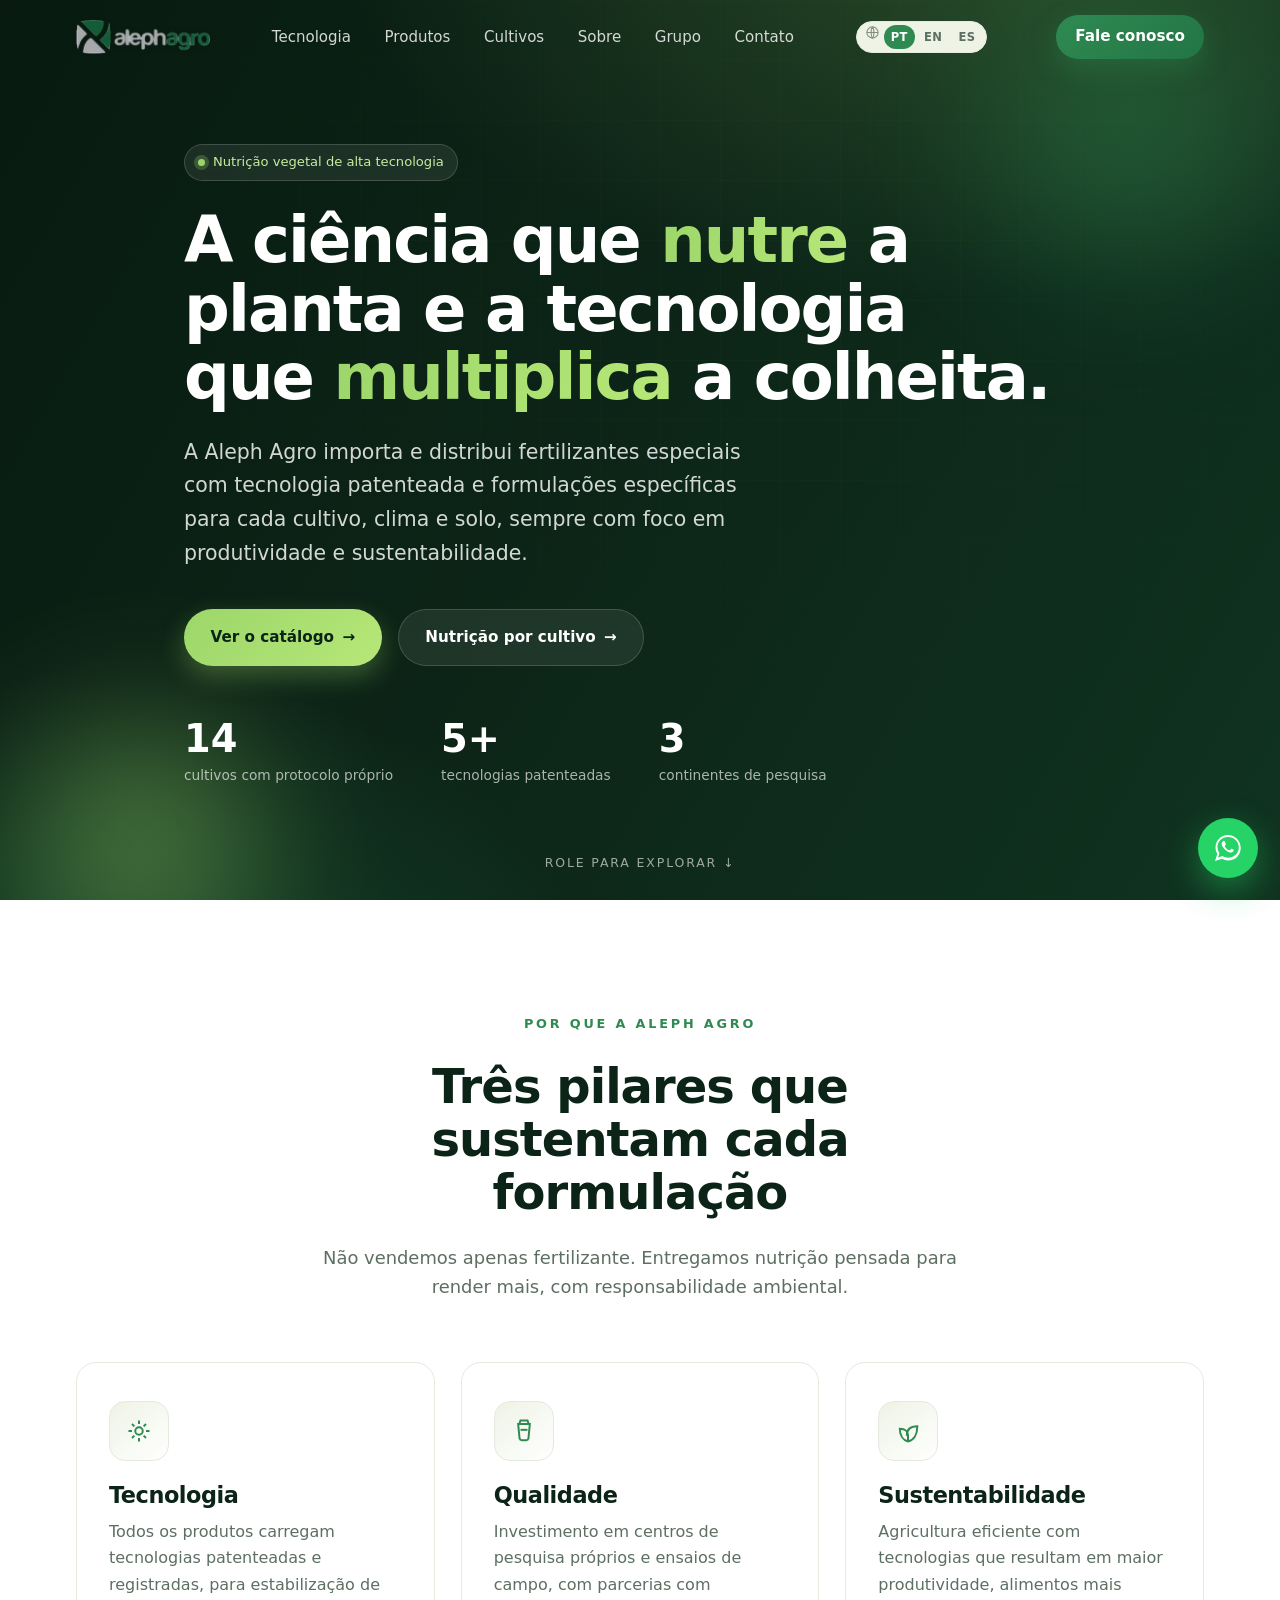
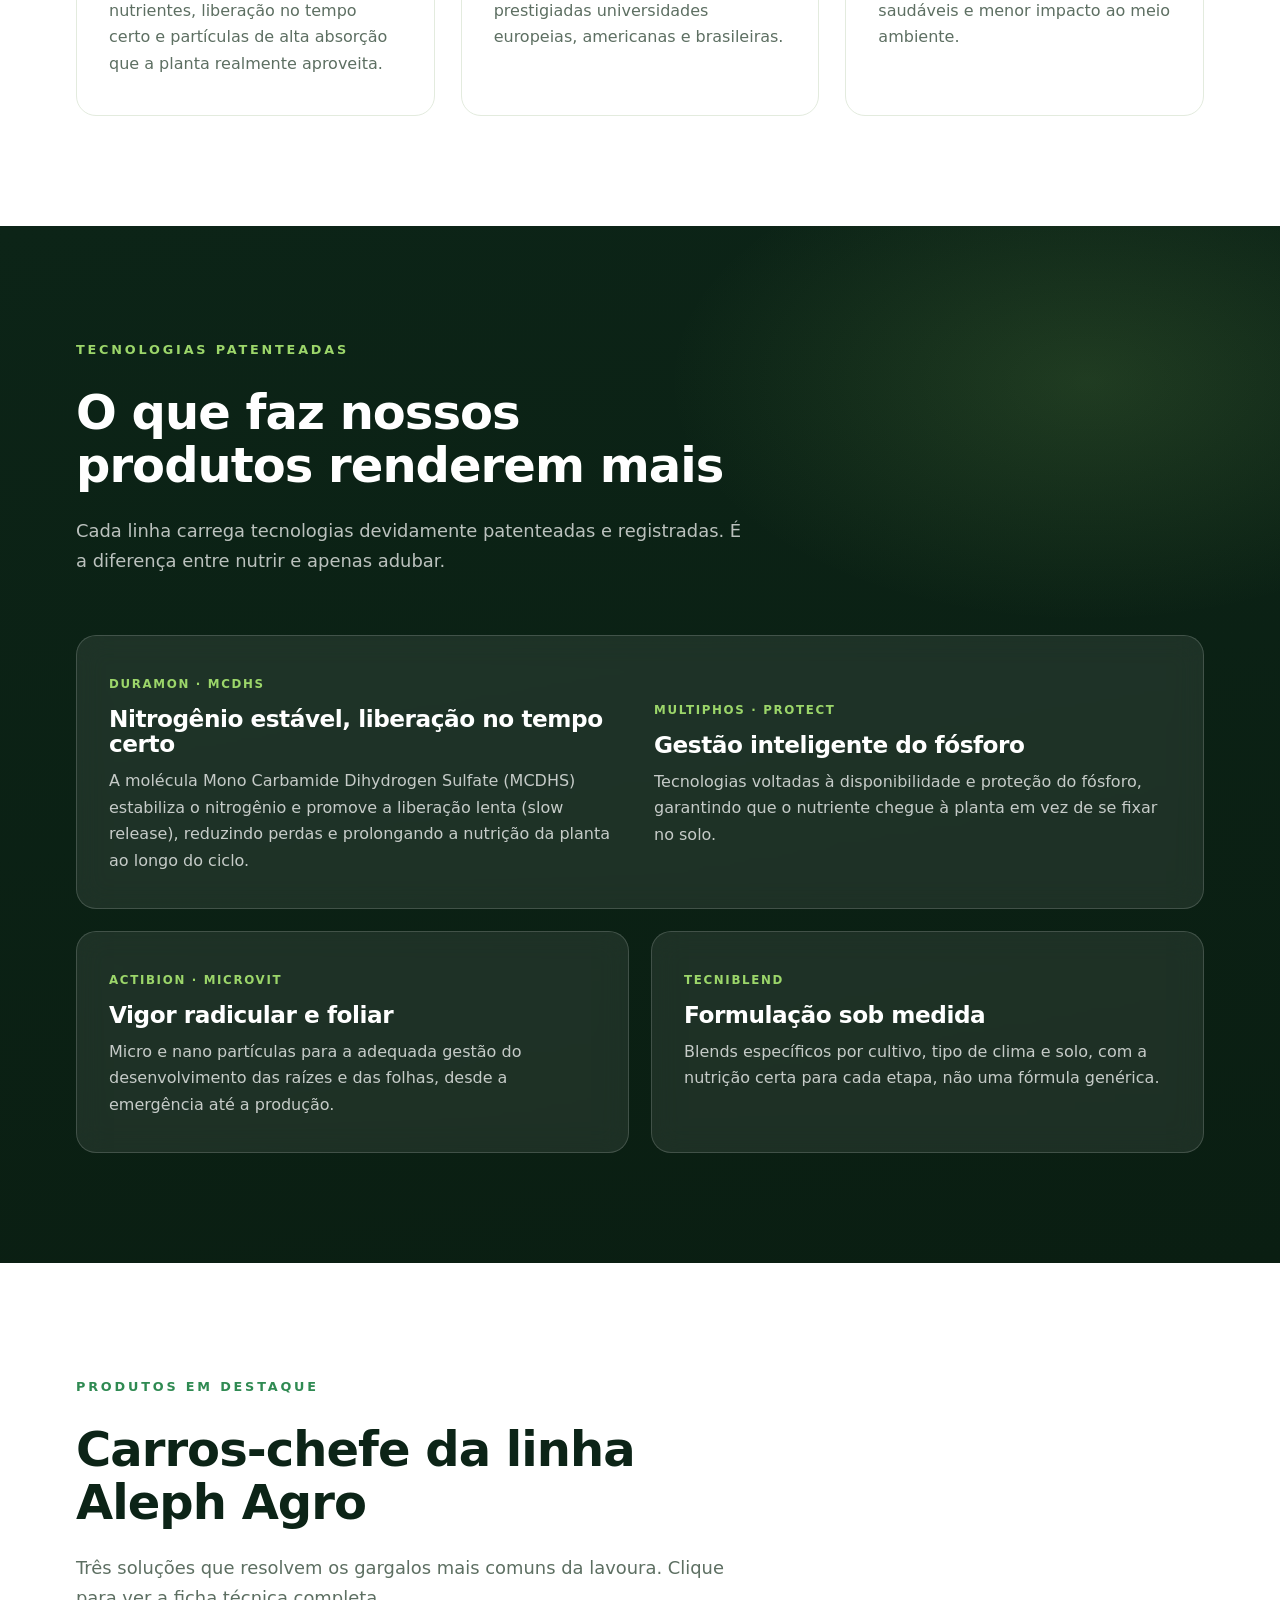
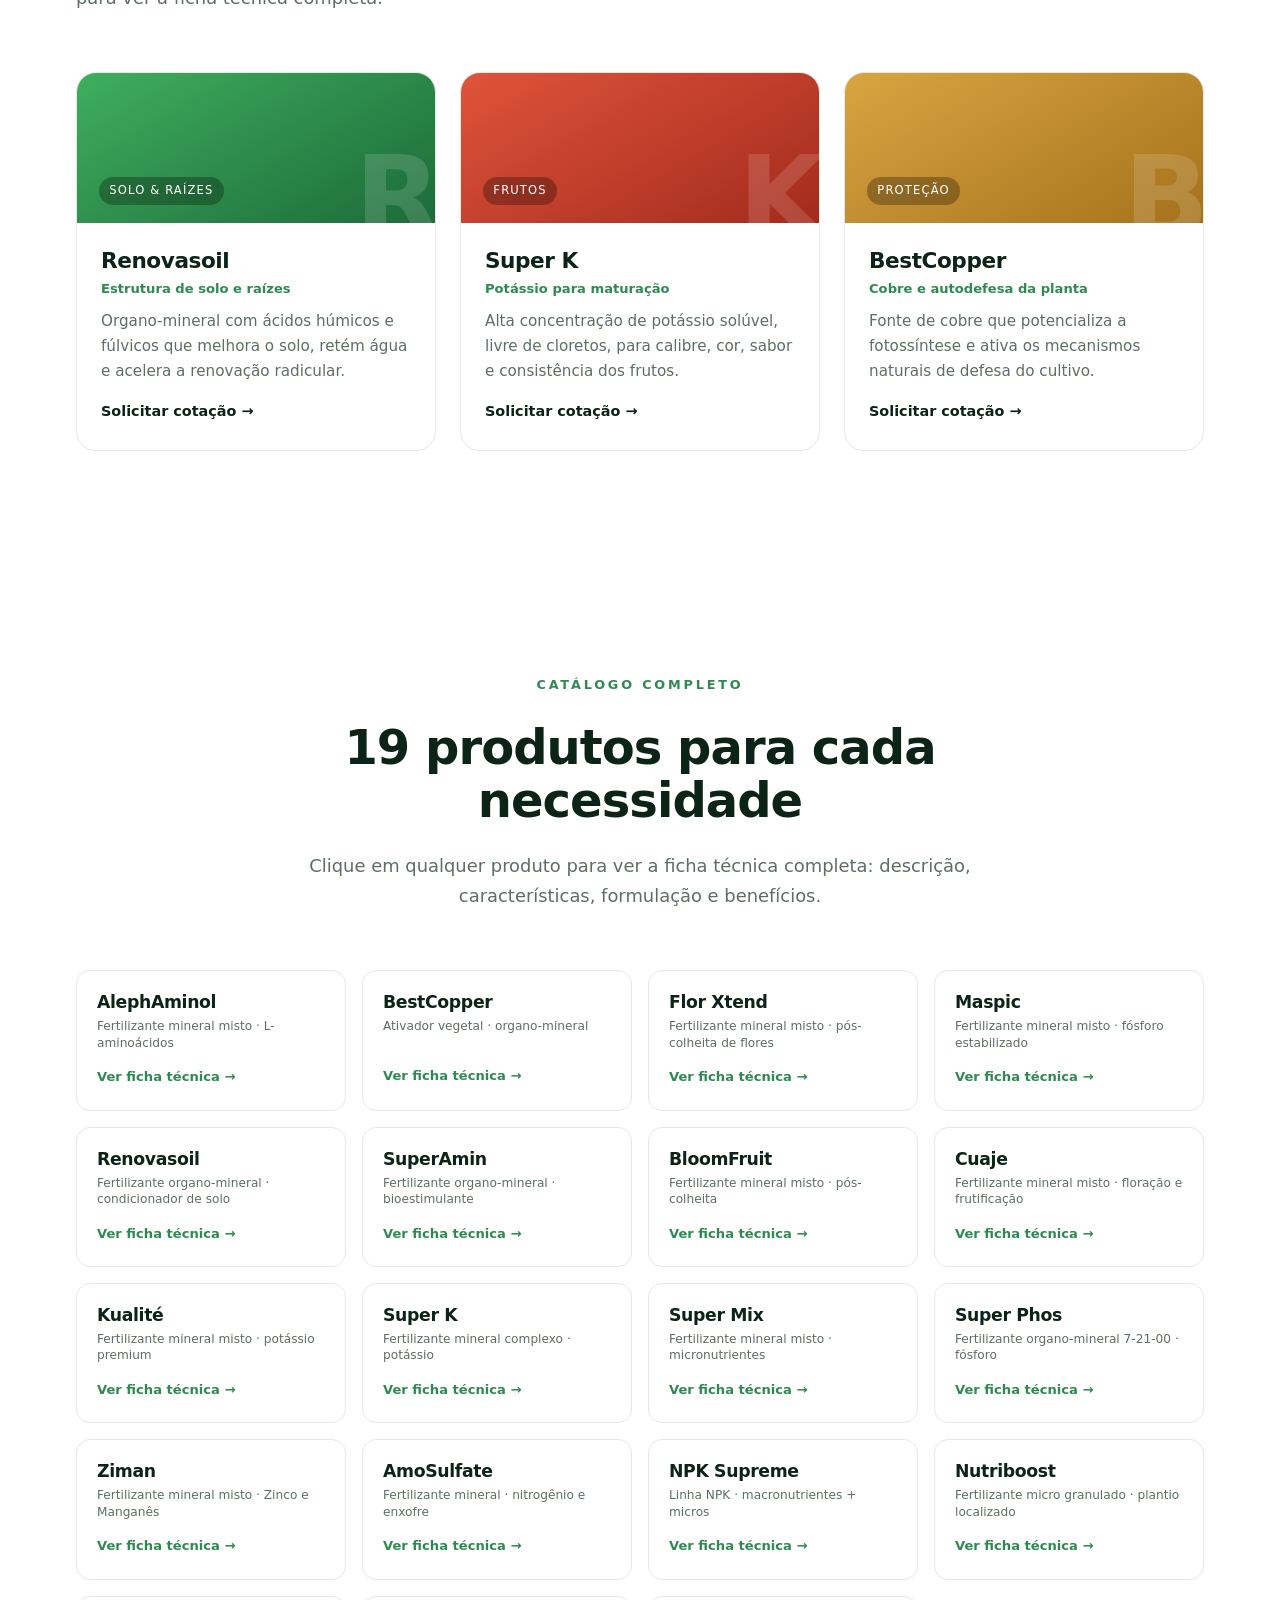
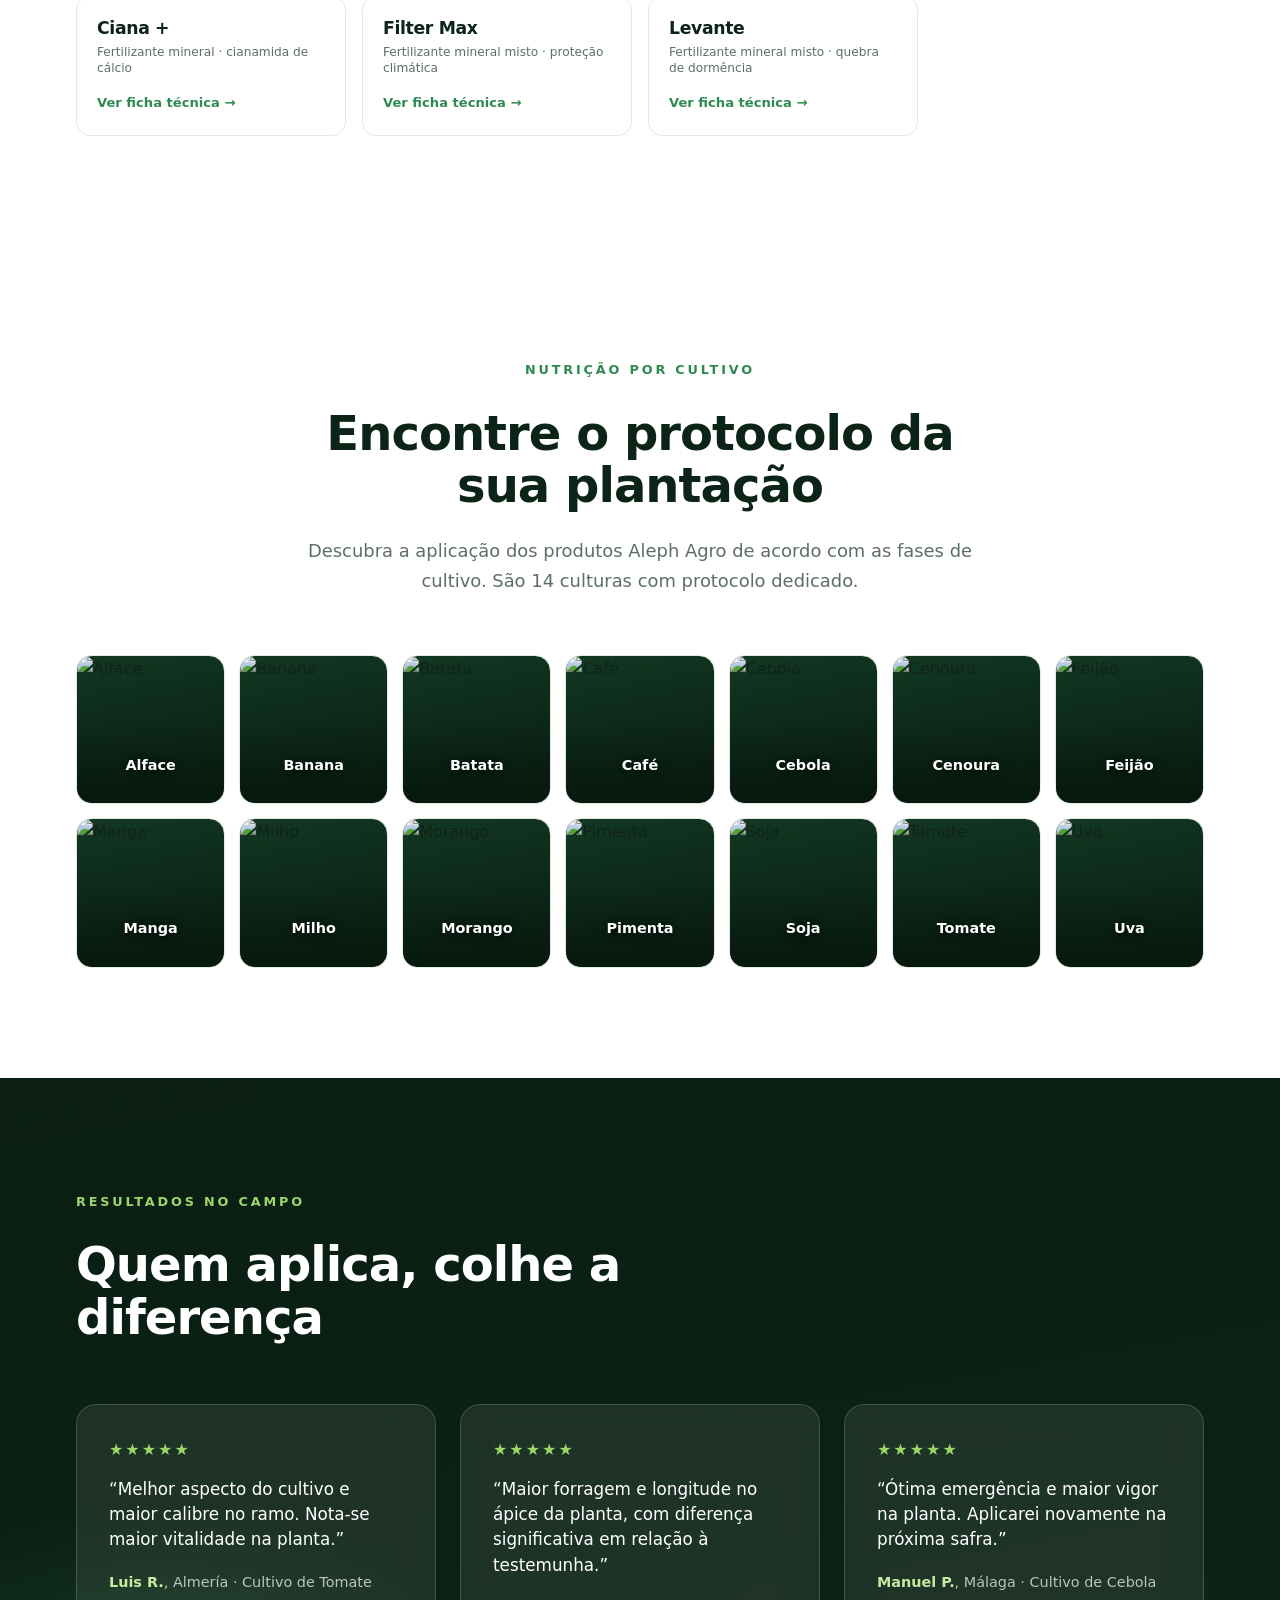
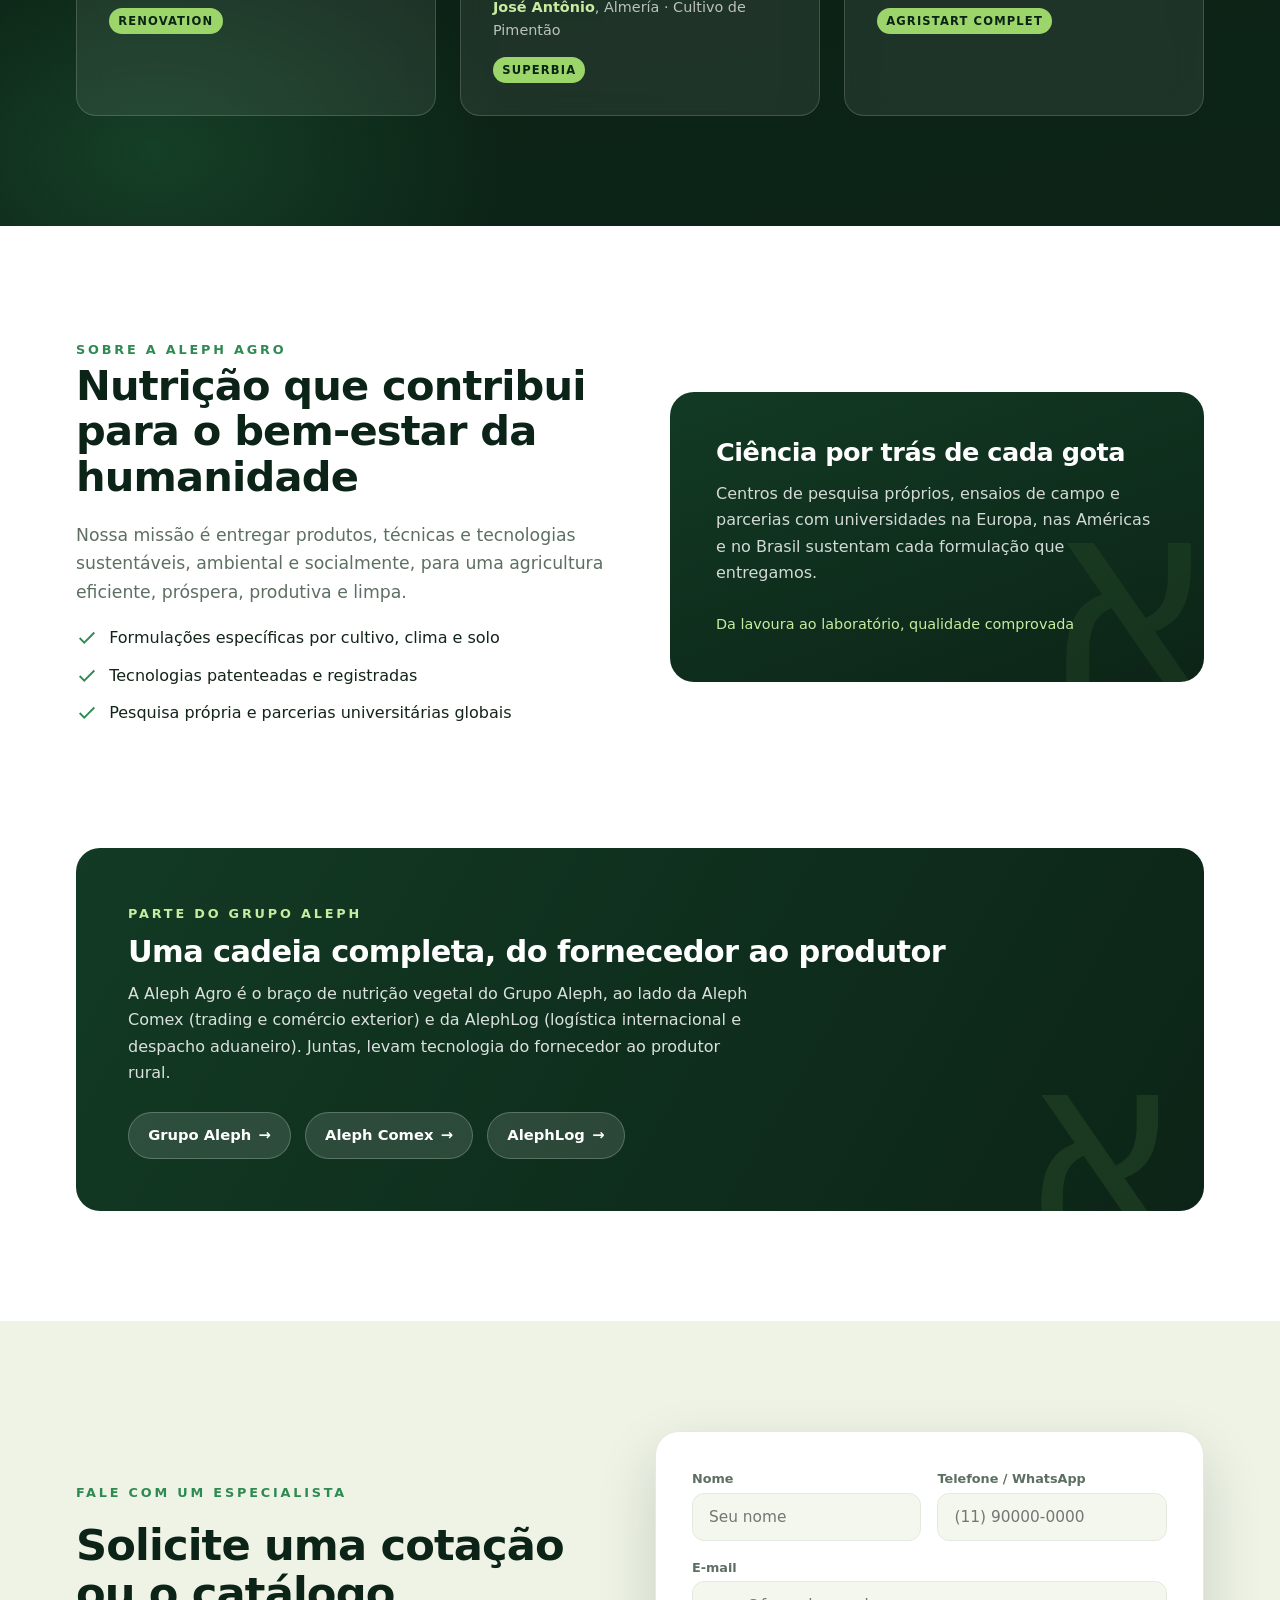
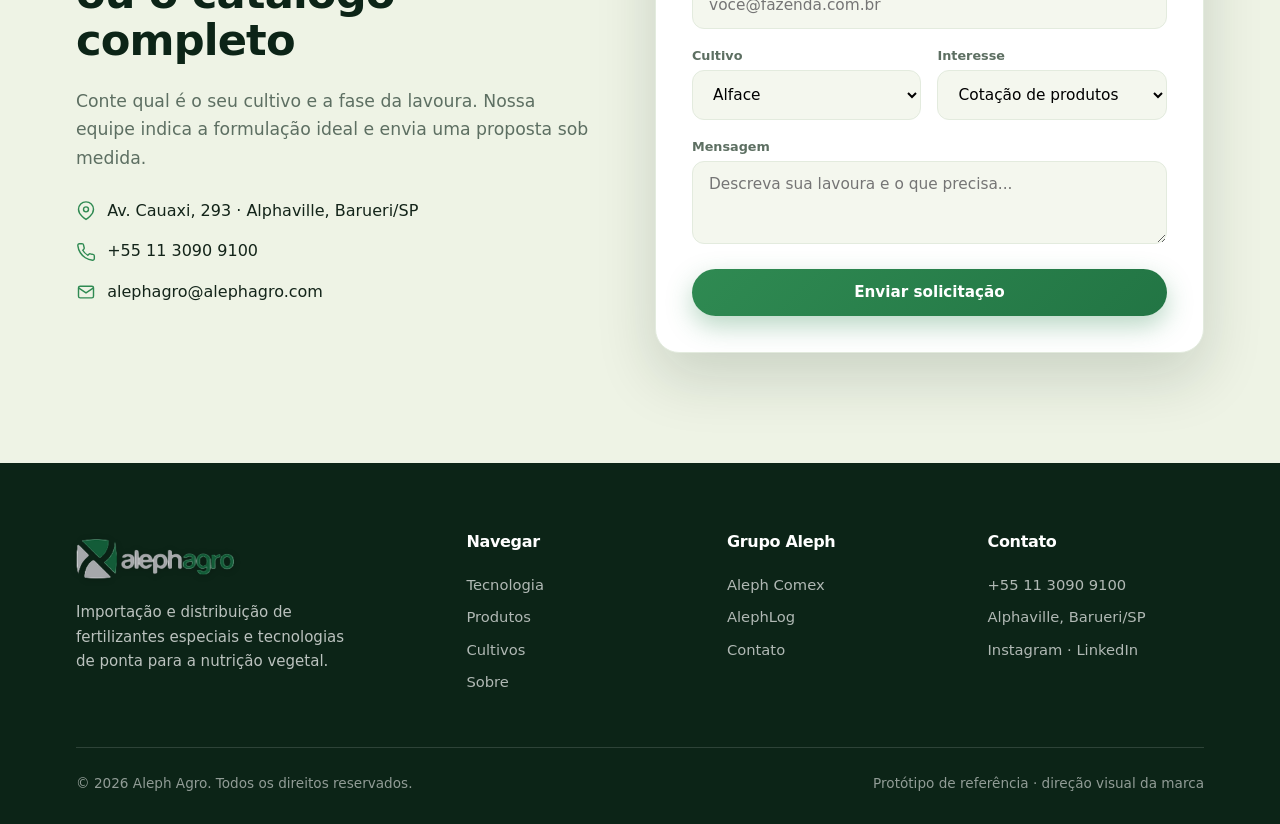
==== commit ab54137f: "Add files via upload" ====
--- a/aleph_agro_site/index.html
+++ b/aleph_agro_site/index.html
@@ -178,20 +178,20 @@
       <p data-i18n="cul_p">Descubra a aplicação dos produtos Aleph Agro de acordo com as fases de cultivo. São 14 culturas com protocolo dedicado.</p>
     </div>
     <div class="crops" id="cropsGrid">
-      <div class="crop reveal" data-crop="Alface"><img src="http://www.alephagro.com.br/arquivos/c5.jpg" alt="Alface" loading="lazy"><span class="cn" data-i18n="cn_Alface">Alface</span><span class="tagp" data-i18n="ver_prot">Ver protocolo →</span></div>
-      <div class="crop reveal" data-crop="Banana"><img src="http://www.alephagro.com.br/arquivos/c10.jpg" alt="Banana" loading="lazy"><span class="cn" data-i18n="cn_Banana">Banana</span><span class="tagp" data-i18n="ver_prot">Ver protocolo →</span></div>
-      <div class="crop reveal" data-crop="Batata"><img src="http://www.alephagro.com.br/arquivos/c6.jpg" alt="Batata" loading="lazy"><span class="cn" data-i18n="cn_Batata">Batata</span><span class="tagp" data-i18n="ver_prot">Ver protocolo →</span></div>
-      <div class="crop reveal" data-crop="Café"><img src="http://www.alephagro.com.br/arquivos/c18.jpg" alt="Café" loading="lazy"><span class="cn" data-i18n="cn_Café">Café</span><span class="tagp" data-i18n="ver_prot">Ver protocolo →</span></div>
-      <div class="crop reveal" data-crop="Cebola"><img src="http://www.alephagro.com.br/arquivos/c2.jpg" alt="Cebola" loading="lazy"><span class="cn" data-i18n="cn_Cebola">Cebola</span><span class="tagp" data-i18n="ver_prot">Ver protocolo →</span></div>
-      <div class="crop reveal" data-crop="Cenoura"><img src="http://www.alephagro.com.br/arquivos/c4.jpg" alt="Cenoura" loading="lazy"><span class="cn" data-i18n="cn_Cenoura">Cenoura</span><span class="tagp" data-i18n="ver_prot">Ver protocolo →</span></div>
-      <div class="crop reveal" data-crop="Feijão"><img src="http://www.alephagro.com.br/arquivos/c20.jpg" alt="Feijão" loading="lazy"><span class="cn" data-i18n="cn_Feijão">Feijão</span><span class="tagp" data-i18n="ver_prot">Ver protocolo →</span></div>
-      <div class="crop reveal" data-crop="Manga"><img src="http://www.alephagro.com.br/arquivos/c9.jpg" alt="Manga" loading="lazy"><span class="cn" data-i18n="cn_Manga">Manga</span><span class="tagp" data-i18n="ver_prot">Ver protocolo →</span></div>
-      <div class="crop reveal" data-crop="Milho"><img src="http://www.alephagro.com.br/arquivos/c17.jpg" alt="Milho" loading="lazy"><span class="cn" data-i18n="cn_Milho">Milho</span><span class="tagp" data-i18n="ver_prot">Ver protocolo →</span></div>
-      <div class="crop reveal" data-crop="Morango"><img src="http://www.alephagro.com.br/arquivos/c8.jpg" alt="Morango" loading="lazy"><span class="cn" data-i18n="cn_Morango">Morango</span><span class="tagp" data-i18n="ver_prot">Ver protocolo →</span></div>
-      <div class="crop reveal" data-crop="Pimenta"><img src="http://www.alephagro.com.br/arquivos/c14.jpg" alt="Pimenta" loading="lazy"><span class="cn" data-i18n="cn_Pimenta">Pimenta</span><span class="tagp" data-i18n="ver_prot">Ver protocolo →</span></div>
-      <div class="crop reveal" data-crop="Soja"><img src="http://www.alephagro.com.br/arquivos/c19.jpg" alt="Soja" loading="lazy"><span class="cn" data-i18n="cn_Soja">Soja</span><span class="tagp" data-i18n="ver_prot">Ver protocolo →</span></div>
-      <div class="crop reveal" data-crop="Tomate"><img src="http://www.alephagro.com.br/arquivos/c3.jpg" alt="Tomate" loading="lazy"><span class="cn" data-i18n="cn_Tomate">Tomate</span><span class="tagp" data-i18n="ver_prot">Ver protocolo →</span></div>
-      <div class="crop reveal" data-crop="Uva"><img src="http://www.alephagro.com.br/arquivos/c12.jpg" alt="Uva" loading="lazy"><span class="cn" data-i18n="cn_Uva">Uva</span><span class="tagp" data-i18n="ver_prot">Ver protocolo →</span></div>
+      <div class="crop reveal" data-crop="Alface"><img src="https://images.unsplash.com/photo-1713082063917-59863809f007?w=1600&q=80&auto=format&fit=crop" alt="Alface" loading="lazy"><span class="cn" data-i18n="cn_Alface">Alface</span><span class="tagp" data-i18n="ver_prot">Ver protocolo →</span></div>
+      <div class="crop reveal" data-crop="Banana"><img src="https://images.unsplash.com/photo-1620036924477-c3d6e9ce36fc?w=1600&q=80&auto=format&fit=crop" alt="Banana" loading="lazy"><span class="cn" data-i18n="cn_Banana">Banana</span><span class="tagp" data-i18n="ver_prot">Ver protocolo →</span></div>
+      <div class="crop reveal" data-crop="Batata"><img src="https://images.unsplash.com/photo-1764587492501-bf8b61c09792?w=1600&q=80&auto=format&fit=crop" alt="Batata" loading="lazy"><span class="cn" data-i18n="cn_Batata">Batata</span><span class="tagp" data-i18n="ver_prot">Ver protocolo →</span></div>
+      <div class="crop reveal" data-crop="Café"><img src="https://images.unsplash.com/photo-1762686852371-763b689910b2?w=1600&q=80&auto=format&fit=crop" alt="Café" loading="lazy"><span class="cn" data-i18n="cn_Café">Café</span><span class="tagp" data-i18n="ver_prot">Ver protocolo →</span></div>
+      <div class="crop reveal" data-crop="Cebola"><img src="https://images.unsplash.com/photo-1687365301009-af603af2a8a9?w=1600&q=80&auto=format&fit=crop" alt="Cebola" loading="lazy"><span class="cn" data-i18n="cn_Cebola">Cebola</span><span class="tagp" data-i18n="ver_prot">Ver protocolo →</span></div>
+      <div class="crop reveal" data-crop="Cenoura"><img src="https://images.unsplash.com/photo-1598170845058-32b9d6a5da37?w=1600&q=80&auto=format&fit=crop" alt="Cenoura" loading="lazy"><span class="cn" data-i18n="cn_Cenoura">Cenoura</span><span class="tagp" data-i18n="ver_prot">Ver protocolo →</span></div>
+      <div class="crop reveal" data-crop="Feijão"><img src="https://images.unsplash.com/photo-1574963835594-61eede2070dc?w=1600&q=80&auto=format&fit=crop" alt="Feijão" loading="lazy"><span class="cn" data-i18n="cn_Feijão">Feijão</span><span class="tagp" data-i18n="ver_prot">Ver protocolo →</span></div>
+      <div class="crop reveal" data-crop="Manga"><img src="https://images.unsplash.com/photo-1732472581875-89ff83f18439?w=1600&q=80&auto=format&fit=crop" alt="Manga" loading="lazy"><span class="cn" data-i18n="cn_Manga">Manga</span><span class="tagp" data-i18n="ver_prot">Ver protocolo →</span></div>
+      <div class="crop reveal" data-crop="Milho"><img src="https://images.unsplash.com/photo-1565522734001-f00e62ec8424?w=1600&q=80&auto=format&fit=crop" alt="Milho" loading="lazy"><span class="cn" data-i18n="cn_Milho">Milho</span><span class="tagp" data-i18n="ver_prot">Ver protocolo →</span></div>
+      <div class="crop reveal" data-crop="Morango"><img src="https://images.unsplash.com/photo-1587393855524-087f83d95bc9?w=1600&q=80&auto=format&fit=crop" alt="Morango" loading="lazy"><span class="cn" data-i18n="cn_Morango">Morango</span><span class="tagp" data-i18n="ver_prot">Ver protocolo →</span></div>
+      <div class="crop reveal" data-crop="Pimenta"><img src="https://images.unsplash.com/photo-1761669411746-8f401c29e9a6?w=1600&q=80&auto=format&fit=crop" alt="Pimenta" loading="lazy"><span class="cn" data-i18n="cn_Pimenta">Pimenta</span><span class="tagp" data-i18n="ver_prot">Ver protocolo →</span></div>
+      <div class="crop reveal" data-crop="Soja"><img src="https://images.unsplash.com/photo-1600747476236-76579658b1b1?w=1600&q=80&auto=format&fit=crop" alt="Soja" loading="lazy"><span class="cn" data-i18n="cn_Soja">Soja</span><span class="tagp" data-i18n="ver_prot">Ver protocolo →</span></div>
+      <div class="crop reveal" data-crop="Tomate"><img src="https://images.unsplash.com/photo-1471194402529-8e0f5a675de6?w=1600&q=80&auto=format&fit=crop" alt="Tomate" loading="lazy"><span class="cn" data-i18n="cn_Tomate">Tomate</span><span class="tagp" data-i18n="ver_prot">Ver protocolo →</span></div>
+      <div class="crop reveal" data-crop="Uva"><img src="https://images.unsplash.com/photo-1537640538966-79f369143f8f?w=1600&q=80&auto=format&fit=crop" alt="Uva" loading="lazy"><span class="cn" data-i18n="cn_Uva">Uva</span><span class="tagp" data-i18n="ver_prot">Ver protocolo →</span></div>
     </div>
   </div>
 </section>
--- a/aleph_agro_site/css/styles.css
+++ b/aleph_agro_site/css/styles.css
@@ -0,0 +1,2011 @@
+:root {
+  --forest: #0c2417;
+  --moss: #123a24;
+  --green: #2f8a52;
+  --green-2: #227544;
+  --leaf: #9cd66a;
+  --leaf-soft: #c7ec9f;
+  --lime: #b7e778;
+  --cream: #f4f7ee;
+  --sand: #eef3e5;
+  --paper: #ffffff;
+  --ink: #132419;
+  --muted: #5d6f62;
+  --line: #e3ebde;
+  --earth: #c8963e;
+  --glass: rgba(255, 255, 255, .08);
+  --glass-line: rgba(255, 255, 255, .16);
+  --radius: 20px;
+  --shadow: 0 24px 60px rgba(12, 36, 23, .16);
+  --maxw: 1180px;
+  --f-head: 'Space Grotesk', system-ui, sans-serif;
+  --f-body: 'Inter', system-ui, sans-serif;
+}
+
+* {
+  box-sizing: border-box;
+  margin: 0;
+  padding: 0
+}
+
+html {
+  scroll-behavior: smooth
+}
+
+body {
+  font-family: var(--f-body);
+  color: var(--ink);
+  background: var(--paper);
+  line-height: 1.65;
+  -webkit-font-smoothing: antialiased;
+  overflow-x: hidden
+}
+
+h1,
+h2,
+h3,
+h4 {
+  font-family: var(--f-head);
+  font-weight: 700;
+  line-height: 1.1;
+  letter-spacing: -.02em;
+  color: var(--forest)
+}
+
+a {
+  text-decoration: none;
+  color: inherit
+}
+
+img {
+  max-width: 100%;
+  display: block
+}
+
+.wrap {
+  max-width: var(--maxw);
+  margin: 0 auto;
+  padding: 0 26px
+}
+
+.eyebrow {
+  font-family: var(--f-head);
+  font-size: .8rem;
+  letter-spacing: .22em;
+  text-transform: uppercase;
+  font-weight: 600;
+  color: var(--green)
+}
+
+.btn {
+  position: relative;
+  display: inline-flex;
+  align-items: center;
+  gap: .55em;
+  padding: .98em 1.75em;
+  border-radius: 999px;
+  font-weight: 600;
+  font-size: .95rem;
+  font-family: var(--f-head);
+  cursor: pointer;
+  border: 0;
+  white-space: nowrap;
+  overflow: hidden;
+  isolation: isolate;
+  transition: transform .4s cubic-bezier(.2, .85, .25, 1), box-shadow .4s, background .3s, color .3s, border-color .3s
+}
+
+.btn::before {
+  content: "";
+  position: absolute;
+  inset: 0;
+  z-index: 0;
+  background: linear-gradient(115deg, transparent 25%, rgba(255, 255, 255, .4) 50%, transparent 75%);
+  transform: translateX(-130%);
+  transition: transform .7s cubic-bezier(.2, .8, .2, 1)
+}
+
+.btn:hover::before {
+  transform: translateX(130%)
+}
+
+.btn>* {
+  position: relative;
+  z-index: 1
+}
+
+.btn:active {
+  transform: translateY(-1px) scale(.98)
+}
+
+.btn .arw {
+  display: inline-block;
+  transition: transform .4s cubic-bezier(.2, .85, .25, 1)
+}
+
+.btn:hover .arw {
+  transform: translateX(5px)
+}
+
+.btn-primary {
+  background: linear-gradient(135deg, var(--green), var(--green-2));
+  color: #fff;
+  box-shadow: 0 10px 26px rgba(47, 138, 82, .34)
+}
+
+.btn-primary:hover {
+  transform: translateY(-3px);
+  box-shadow: 0 20px 42px rgba(47, 138, 82, .5)
+}
+
+.btn-lime {
+  background: linear-gradient(135deg, var(--leaf), var(--lime));
+  color: var(--forest);
+  box-shadow: 0 10px 26px rgba(156, 214, 106, .32)
+}
+
+.btn-lime:hover {
+  transform: translateY(-3px);
+  box-shadow: 0 20px 42px rgba(156, 214, 106, .46)
+}
+
+.btn-glass {
+  background: var(--glass);
+  color: #fff;
+  border: 1px solid var(--glass-line);
+  backdrop-filter: blur(10px)
+}
+
+.btn-glass:hover {
+  background: rgba(255, 255, 255, .18);
+  transform: translateY(-3px);
+  box-shadow: 0 16px 34px rgba(0, 0, 0, .25)
+}
+
+.btn-outline {
+  background: transparent;
+  color: var(--forest);
+  border: 1.5px solid var(--line)
+}
+
+.btn-outline:hover {
+  border-color: var(--green);
+  color: var(--green);
+  transform: translateY(-3px)
+}
+
+/* reveal */
+.reveal {
+  opacity: 0;
+  transform: translateY(34px);
+  transition: opacity .8s cubic-bezier(.16, .8, .3, 1), transform .8s cubic-bezier(.16, .8, .3, 1)
+}
+
+.reveal.in {
+  opacity: 1;
+  transform: none
+}
+
+.reveal.d1 {
+  transition-delay: .08s
+}
+
+.reveal.d2 {
+  transition-delay: .16s
+}
+
+.reveal.d3 {
+  transition-delay: .24s
+}
+
+.reveal.d4 {
+  transition-delay: .32s
+}
+
+.crops .crop:nth-child(7n+2),
+.cat-grid .cat-card:nth-child(4n+2) {
+  transition-delay: .06s
+}
+
+.crops .crop:nth-child(7n+3),
+.cat-grid .cat-card:nth-child(4n+3) {
+  transition-delay: .12s
+}
+
+.crops .crop:nth-child(7n+4),
+.cat-grid .cat-card:nth-child(4n+0) {
+  transition-delay: .18s
+}
+
+.crops .crop:nth-child(7n+5) {
+  transition-delay: .24s
+}
+
+.crops .crop:nth-child(7n+6) {
+  transition-delay: .30s
+}
+
+.crops .crop:nth-child(7n+0) {
+  transition-delay: .36s
+}
+
+/* NAV */
+header.nav {
+  position: fixed;
+  top: 0;
+  left: 0;
+  right: 0;
+  z-index: 100;
+  transition: .35s
+}
+
+.nav-in {
+  display: flex;
+  align-items: center;
+  justify-content: space-between;
+  height: 74px;
+  margin: 0 auto;
+  max-width: var(--maxw);
+  padding: 0 26px
+}
+
+header.nav.solid {
+  background: rgba(255, 255, 255, .86);
+  backdrop-filter: blur(16px);
+  box-shadow: 0 1px 0 var(--line)
+}
+
+.logo {
+  display: flex;
+  align-items: center;
+  gap: .6em;
+  font-family: var(--f-head);
+  font-weight: 700;
+  font-size: 1.28rem;
+  color: #fff;
+  transition: .35s;
+  letter-spacing: -.02em
+}
+
+header.nav.solid .logo {
+  color: var(--forest)
+}
+
+.logo .leaf-mark {
+  width: 36px;
+  height: 36px;
+  border-radius: 11px;
+  background: linear-gradient(140deg, var(--leaf), var(--green));
+  display: grid;
+  place-items: center
+}
+
+.logo .leaf-mark svg {
+  width: 20px;
+  height: 20px
+}
+
+.logo img {
+  height: 34px;
+  width: auto;
+  display: block;
+  filter: drop-shadow(0 1px 3px rgba(0, 0, 0, .22))
+}
+
+footer .logo img {
+  height: 40px
+}
+
+.logo-txt {
+  display: none;
+  align-items: center;
+  gap: .6em
+}
+
+.logo.noimg img {
+  display: none
+}
+
+.logo.noimg .logo-txt {
+  display: flex
+}
+
+nav.links {
+  display: flex;
+  gap: 2.1rem;
+  align-items: center
+}
+
+nav.links a {
+  font-size: .94rem;
+  font-weight: 500;
+  color: rgba(255, 255, 255, .82);
+  transition: .2s
+}
+
+header.nav.solid nav.links a {
+  color: var(--muted)
+}
+
+nav.links a:hover {
+  color: var(--leaf)
+}
+
+header.nav.solid nav.links a:hover {
+  color: var(--green)
+}
+
+.nav .btn {
+  padding: .62em 1.25em
+}
+
+.burger {
+  display: none;
+  background: none;
+  border: 0;
+  cursor: pointer;
+  width: 30px;
+  height: 24px;
+  position: relative
+}
+
+.burger span {
+  position: absolute;
+  left: 0;
+  height: 2.5px;
+  width: 100%;
+  background: #fff;
+  border-radius: 2px;
+  transition: .3s
+}
+
+header.nav.solid .burger span {
+  background: var(--forest)
+}
+
+.burger span:nth-child(1) {
+  top: 0
+}
+
+.burger span:nth-child(2) {
+  top: 10px
+}
+
+.burger span:nth-child(3) {
+  top: 20px
+}
+
+/* HERO */
+.hero {
+  position: relative;
+  min-height: 100vh;
+  display: flex;
+  align-items: center;
+  color: #fff;
+  overflow: hidden;
+  background:
+    radial-gradient(1100px 620px at 78% -8%, rgba(156, 214, 106, .20), transparent 60%),
+    radial-gradient(800px 500px at 8% 108%, rgba(47, 138, 82, .30), transparent 60%),
+    linear-gradient(120deg, rgba(8, 26, 16, .94) 0%, rgba(12, 36, 23, .86) 45%, rgba(18, 58, 36, .68) 100%),
+    url('https://images.unsplash.com/photo-1500937386664-56d1dfef3854?auto=format&fit=crop&w=1920&q=70') center/cover no-repeat,
+    var(--forest);
+}
+
+.hero-grid {
+  position: absolute;
+  inset: 0;
+  opacity: .5;
+  background-image: linear-gradient(rgba(156, 214, 106, .06) 1px, transparent 1px), linear-gradient(90deg, rgba(156, 214, 106, .06) 1px, transparent 1px);
+  background-size: 60px 60px;
+  mask-image: radial-gradient(1000px 700px at 60% 30%, #000, transparent 75%)
+}
+
+.blob {
+  position: absolute;
+  border-radius: 50%;
+  filter: blur(60px);
+  opacity: .5;
+  animation: float 14s ease-in-out infinite
+}
+
+.blob.a {
+  width: 420px;
+  height: 420px;
+  background: radial-gradient(circle, #2f8a52, transparent 70%);
+  top: -80px;
+  right: -60px
+}
+
+.blob.b {
+  width: 360px;
+  height: 360px;
+  background: radial-gradient(circle, #9cd66a, transparent 70%);
+  bottom: -120px;
+  left: -40px;
+  animation-delay: -5s
+}
+
+@keyframes float {
+
+  0%,
+  100% {
+    transform: translateY(0) translateX(0)
+  }
+
+  50% {
+    transform: translateY(-26px) translateX(18px)
+  }
+}
+
+.hero-in {
+  position: relative;
+  z-index: 3;
+  padding: 120px 24px 90px;
+  max-width: 960px
+}
+
+.hero .pill {
+  display: inline-flex;
+  align-items: center;
+  gap: .6em;
+  padding: .5em 1em;
+  border-radius: 999px;
+  background: var(--glass);
+  border: 1px solid var(--glass-line);
+  backdrop-filter: blur(10px);
+  font-size: .82rem;
+  font-weight: 500;
+  color: var(--leaf-soft);
+  margin-bottom: 1.6rem
+}
+
+.hero .pill .dot {
+  width: 7px;
+  height: 7px;
+  border-radius: 50%;
+  background: var(--leaf);
+  box-shadow: 0 0 0 4px rgba(156, 214, 106, .25)
+}
+
+.hero h1 {
+  color: #fff;
+  font-size: clamp(2.3rem, 5vw, 4rem);
+  font-weight: 700;
+  letter-spacing: -.03em;
+  line-height: 1.07;
+  text-wrap: balance
+}
+
+.hero h1 .accent {
+  background: linear-gradient(100deg, var(--leaf), var(--lime));
+  -webkit-background-clip: text;
+  background-clip: text;
+  -webkit-text-fill-color: transparent
+}
+
+.hero p {
+  font-size: clamp(1.05rem, 2vw, 1.28rem);
+  color: rgba(255, 255, 255, .82);
+  max-width: 600px;
+  margin: 1.5rem 0 0;
+  font-weight: 400
+}
+
+.hero .cta {
+  display: flex;
+  gap: 1rem;
+  margin-top: 2.4rem;
+  flex-wrap: wrap
+}
+
+.hero-stats {
+  display: flex;
+  gap: 3rem;
+  margin-top: 3.4rem;
+  flex-wrap: wrap
+}
+
+.hstat b {
+  font-family: var(--f-head);
+  display: block;
+  font-size: 2.4rem;
+  font-weight: 700;
+  color: #fff;
+  line-height: 1
+}
+
+.hstat span {
+  font-size: .86rem;
+  color: rgba(255, 255, 255, .65);
+  margin-top: .35em;
+  display: block
+}
+
+.scroll-cue {
+  position: absolute;
+  bottom: 26px;
+  left: 50%;
+  transform: translateX(-50%);
+  z-index: 3;
+  color: rgba(255, 255, 255, .6);
+  font-size: .78rem;
+  font-family: var(--f-head);
+  letter-spacing: .15em;
+  text-transform: uppercase;
+  display: flex;
+  flex-direction: column;
+  align-items: center;
+  gap: .5em;
+  animation: bob 2s ease-in-out infinite
+}
+
+@keyframes bob {
+
+  0%,
+  100% {
+    transform: translateX(-50%) translateY(0)
+  }
+
+  50% {
+    transform: translateX(-50%) translateY(8px)
+  }
+}
+
+/* SECTION */
+section {
+  position: relative
+}
+
+.sec {
+  padding: 110px 0
+}
+
+.sec-head {
+  max-width: 680px;
+  margin-bottom: 60px
+}
+
+.sec-head.center {
+  margin-left: auto;
+  margin-right: auto;
+  text-align: center
+}
+
+.sec-head h2 {
+  font-size: clamp(2rem, 4.2vw, 3rem);
+  margin: .5em 0 .5em
+}
+
+.sec-head p {
+  color: var(--muted);
+  font-size: 1.12rem
+}
+
+/* PILLARS */
+.pillars {
+  display: grid;
+  grid-template-columns: repeat(3, 1fr);
+  gap: 26px
+}
+
+.pillar {
+  background: var(--paper);
+  border: 1px solid var(--line);
+  border-radius: var(--radius);
+  padding: 38px 32px;
+  transition: .3s
+}
+
+.pillar:hover {
+  transform: translateY(-6px);
+  box-shadow: var(--shadow);
+  border-color: transparent
+}
+
+.pillar .ic {
+  width: 60px;
+  height: 60px;
+  border-radius: 16px;
+  display: grid;
+  place-items: center;
+  margin-bottom: 22px;
+  background: linear-gradient(140deg, var(--sand), #fff);
+  border: 1px solid var(--line)
+}
+
+.pillar .ic svg {
+  width: 28px;
+  height: 28px;
+  stroke: var(--green)
+}
+
+.pillar h3 {
+  font-size: 1.4rem;
+  margin-bottom: .5em
+}
+
+.pillar p {
+  color: var(--muted);
+  font-size: 1rem
+}
+
+/* TECH · dark cinematic */
+.tech {
+  background: linear-gradient(170deg, var(--forest), #0a1e12);
+  color: #fff;
+  overflow: hidden;
+  position: relative
+}
+
+.tech::before {
+  content: "";
+  position: absolute;
+  inset: 0;
+  background: radial-gradient(700px 400px at 85% 15%, rgba(156, 214, 106, .14), transparent 60%)
+}
+
+.tech .sec-head h2 {
+  color: #fff
+}
+
+.tech .sec-head p {
+  color: rgba(255, 255, 255, .72)
+}
+
+.tech .eyebrow {
+  color: var(--leaf)
+}
+
+.tech-grid {
+  display: grid;
+  grid-template-columns: repeat(2, 1fr);
+  gap: 22px;
+  position: relative;
+  z-index: 2
+}
+
+.tcard {
+  background: var(--glass);
+  border: 1px solid var(--glass-line);
+  border-radius: var(--radius);
+  padding: 34px 32px;
+  backdrop-filter: blur(14px);
+  transition: .3s
+}
+
+.tcard:hover {
+  background: rgba(255, 255, 255, .12);
+  transform: translateY(-5px)
+}
+
+.tcard .tag {
+  font-family: var(--f-head);
+  font-size: .74rem;
+  letter-spacing: .14em;
+  text-transform: uppercase;
+  color: var(--leaf);
+  font-weight: 600
+}
+
+.tcard h3 {
+  color: #fff;
+  font-size: 1.45rem;
+  margin: .4em 0 .5em
+}
+
+.tcard p {
+  color: rgba(255, 255, 255, .75);
+  font-size: 1rem
+}
+
+.tcard.wide {
+  grid-column: 1 / -1;
+  display: flex;
+  gap: 28px;
+  align-items: center;
+  flex-wrap: wrap
+}
+
+.tcard.wide>div {
+  flex: 1;
+  min-width: 240px
+}
+
+/* FEATURED PRODUCTS */
+.feat-grid {
+  display: grid;
+  grid-template-columns: repeat(3, 1fr);
+  gap: 24px
+}
+
+.feat {
+  border-radius: var(--radius);
+  overflow: hidden;
+  background: #fff;
+  border: 1px solid var(--line);
+  transition: .3s;
+  display: flex;
+  flex-direction: column
+}
+
+.feat:hover {
+  transform: translateY(-6px);
+  box-shadow: var(--shadow);
+  border-color: transparent
+}
+
+.feat .ph {
+  height: 150px;
+  display: flex;
+  align-items: flex-end;
+  justify-content: flex-start;
+  padding: 18px 22px;
+  position: relative;
+  overflow: hidden
+}
+
+.feat .ph::after {
+  content: attr(data-init);
+  position: absolute;
+  right: -6px;
+  bottom: -30px;
+  font-family: var(--f-head);
+  font-weight: 700;
+  font-size: 7rem;
+  color: rgba(255, 255, 255, .14);
+  line-height: 1
+}
+
+.feat .ph .cr {
+  position: relative;
+  z-index: 2;
+  font-family: var(--f-head);
+  font-size: .72rem;
+  letter-spacing: .1em;
+  text-transform: uppercase;
+  color: #fff;
+  background: rgba(0, 0, 0, .28);
+  padding: .4em .9em;
+  border-radius: 999px;
+  backdrop-filter: blur(6px)
+}
+
+.feat.p1 .ph {
+  background: linear-gradient(150deg, #e0533b, #a32b1c)
+}
+
+.feat.p2 .ph {
+  background: linear-gradient(150deg, #3fae5e, #1c6b39)
+}
+
+.feat.p3 .ph {
+  background: linear-gradient(150deg, #d9a441, #a5721c)
+}
+
+.feat .body {
+  padding: 26px 24px;
+  flex: 1;
+  display: flex;
+  flex-direction: column
+}
+
+.feat h4 {
+  font-size: 1.35rem;
+  margin-bottom: .25em
+}
+
+.feat .sub {
+  font-family: var(--f-head);
+  font-size: .82rem;
+  color: var(--green);
+  font-weight: 600;
+  margin-bottom: .7em
+}
+
+.feat p {
+  color: var(--muted);
+  font-size: .95rem;
+  flex: 1
+}
+
+.feat .go {
+  margin-top: 16px;
+  font-family: var(--f-head);
+  font-weight: 600;
+  font-size: .9rem;
+  color: var(--forest);
+  display: inline-flex;
+  align-items: center;
+  gap: .4em;
+  cursor: pointer;
+  transition: .2s
+}
+
+.feat .go:hover {
+  gap: .7em;
+  color: var(--green)
+}
+
+/* PRODUCT LINES */
+.lines {
+  background: var(--sand)
+}
+
+.lines-grid {
+  display: grid;
+  grid-template-columns: repeat(4, 1fr);
+  gap: 18px
+}
+
+.line {
+  background: #fff;
+  border: 1px solid var(--line);
+  border-radius: 16px;
+  padding: 28px 24px;
+  transition: .25s;
+  position: relative;
+  overflow: hidden
+}
+
+.line:hover {
+  transform: translateY(-4px);
+  box-shadow: var(--shadow)
+}
+
+.line .n {
+  font-family: var(--f-head);
+  font-size: .85rem;
+  color: var(--earth);
+  font-weight: 600
+}
+
+.line h4 {
+  font-size: 1.12rem;
+  margin: .5em 0 .3em
+}
+
+.line p {
+  color: var(--muted);
+  font-size: .9rem
+}
+
+.line::after {
+  content: "";
+  position: absolute;
+  left: 0;
+  bottom: 0;
+  height: 3px;
+  width: 0;
+  background: linear-gradient(90deg, var(--green), var(--leaf));
+  transition: .35s
+}
+
+.line:hover::after {
+  width: 100%
+}
+
+/* CATÁLOGO */
+.cat-grid {
+  display: grid;
+  grid-template-columns: repeat(4, 1fr);
+  gap: 16px
+}
+
+.cat-card {
+  background: #fff;
+  border: 1px solid var(--line);
+  border-radius: 14px;
+  padding: 22px 20px 20px;
+  cursor: pointer;
+  transition: .25s;
+  position: relative;
+  overflow: hidden
+}
+
+.cat-card:hover {
+  transform: translateY(-5px);
+  box-shadow: var(--shadow);
+  border-color: transparent
+}
+
+.cat-card h4 {
+  font-size: 1.08rem;
+  margin-bottom: .35em;
+  color: var(--forest)
+}
+
+.cat-card .k {
+  font-size: .76rem;
+  color: var(--muted);
+  display: block;
+  margin-bottom: 1em;
+  min-height: 2.6em;
+  line-height: 1.35
+}
+
+.cat-card .arrow {
+  font-family: var(--f-head);
+  font-size: .82rem;
+  font-weight: 600;
+  color: var(--green);
+  display: inline-flex;
+  gap: .3em;
+  transition: .25s
+}
+
+.cat-card:hover .arrow {
+  gap: .6em
+}
+
+.cat-card::before {
+  content: "";
+  position: absolute;
+  left: 0;
+  top: 0;
+  height: 100%;
+  width: 4px;
+  background: linear-gradient(var(--green), var(--leaf));
+  transform: scaleY(0);
+  transform-origin: top;
+  transition: .3s
+}
+
+.cat-card:hover::before {
+  transform: scaleY(1)
+}
+
+/* CULTIVOS */
+.crops {
+  display: grid;
+  grid-template-columns: repeat(7, 1fr);
+  gap: 14px
+}
+
+.crop {
+  position: relative;
+  aspect-ratio: 1;
+  border-radius: 16px;
+  overflow: hidden;
+  cursor: pointer;
+  border: 1px solid var(--line);
+  background: linear-gradient(160deg, var(--moss), var(--forest));
+  transition: transform .35s cubic-bezier(.2, .8, .2, 1), box-shadow .35s
+}
+
+.crop img {
+  position: absolute;
+  inset: 0;
+  width: 100%;
+  height: 100%;
+  object-fit: cover;
+  transition: transform .6s cubic-bezier(.2, .8, .2, 1)
+}
+
+.crop::after {
+  content: "";
+  position: absolute;
+  inset: 0;
+  background: linear-gradient(to top, rgba(7, 24, 14, .92) 4%, rgba(7, 24, 14, .25) 55%, rgba(7, 24, 14, .04) 100%);
+  transition: .35s
+}
+
+.crop .cn {
+  position: absolute;
+  left: 0;
+  right: 0;
+  bottom: 26px;
+  z-index: 3;
+  text-align: center;
+  font-family: var(--f-head);
+  font-size: .9rem;
+  font-weight: 600;
+  color: #fff;
+  text-shadow: 0 2px 10px rgba(0, 0, 0, .7)
+}
+
+.crop .tagp {
+  position: absolute;
+  left: 0;
+  right: 0;
+  bottom: 9px;
+  z-index: 3;
+  text-align: center;
+  font-family: var(--f-head);
+  font-size: .6rem;
+  letter-spacing: .06em;
+  text-transform: uppercase;
+  color: var(--leaf-soft);
+  opacity: 0;
+  transform: translateY(5px);
+  transition: .3s;
+  font-weight: 700
+}
+
+.crop:hover {
+  transform: translateY(-6px);
+  box-shadow: var(--shadow);
+  border-color: transparent
+}
+
+.crop:hover img {
+  transform: scale(1.12)
+}
+
+.crop:hover::after {
+  background: linear-gradient(to top, rgba(20, 74, 45, .9) 8%, rgba(15, 46, 29, .35) 60%, rgba(15, 46, 29, .1) 100%)
+}
+
+.crop:hover .cn {
+  bottom: 30px
+}
+
+.crop:hover .tagp {
+  opacity: 1;
+  transform: none
+}
+
+/* RESULTS / testimonials */
+.results {
+  background: linear-gradient(170deg, #0a1e12, var(--forest));
+  color: #fff;
+  position: relative;
+  overflow: hidden
+}
+
+.results::after {
+  content: "";
+  position: absolute;
+  inset: 0;
+  background: radial-gradient(600px 400px at 12% 90%, rgba(47, 138, 82, .28), transparent 60%)
+}
+
+.results .sec-head h2 {
+  color: #fff
+}
+
+.results .eyebrow {
+  color: var(--leaf)
+}
+
+.tst-grid {
+  display: grid;
+  grid-template-columns: repeat(3, 1fr);
+  gap: 24px;
+  position: relative;
+  z-index: 2
+}
+
+.tst {
+  background: var(--glass);
+  border: 1px solid var(--glass-line);
+  border-radius: var(--radius);
+  padding: 32px;
+  backdrop-filter: blur(14px)
+}
+
+.tst .stars {
+  color: var(--leaf);
+  font-size: 1rem;
+  letter-spacing: 2px;
+  margin-bottom: 14px
+}
+
+.tst .quote {
+  font-size: 1.05rem;
+  color: #fff;
+  font-weight: 500;
+  margin-bottom: 18px;
+  line-height: 1.5
+}
+
+.tst .who {
+  font-size: .9rem;
+  color: rgba(255, 255, 255, .7)
+}
+
+.tst .who b {
+  color: var(--leaf-soft);
+  font-family: var(--f-head)
+}
+
+.tst .prod {
+  display: inline-block;
+  margin-top: 14px;
+  font-family: var(--f-head);
+  font-size: .72rem;
+  letter-spacing: .1em;
+  text-transform: uppercase;
+  color: var(--forest);
+  background: var(--leaf);
+  padding: .3em .8em;
+  border-radius: 999px;
+  font-weight: 600
+}
+
+/* ABOUT / mission */
+.about-in {
+  display: grid;
+  grid-template-columns: 1fr 1fr;
+  gap: 60px;
+  align-items: center
+}
+
+.about-card {
+  background: linear-gradient(160deg, var(--moss), var(--forest));
+  border-radius: 24px;
+  padding: 46px;
+  color: #fff;
+  position: relative;
+  overflow: hidden
+}
+
+.about-card::before {
+  content: "א";
+  position: absolute;
+  right: -10px;
+  bottom: -40px;
+  font-size: 16rem;
+  font-family: var(--f-head);
+  color: rgba(156, 214, 106, .08);
+  line-height: 1
+}
+
+.about-card h3 {
+  color: #fff;
+  font-size: 1.6rem;
+  margin-bottom: .6em;
+  position: relative
+}
+
+.about-card p {
+  color: rgba(255, 255, 255, .82);
+  position: relative
+}
+
+.about-card .grp {
+  margin-top: 26px;
+  position: relative;
+  font-size: .9rem;
+  color: var(--leaf-soft)
+}
+
+/* GROUP band */
+.group-band {
+  background: linear-gradient(120deg, var(--moss), var(--forest));
+  border-radius: 24px;
+  padding: 52px;
+  position: relative;
+  overflow: hidden;
+  color: #fff
+}
+
+.group-band::before {
+  content: "א";
+  position: absolute;
+  right: 24px;
+  bottom: -52px;
+  font-size: 15rem;
+  font-family: var(--f-head);
+  color: rgba(156, 214, 106, .1);
+  line-height: 1
+}
+
+.group-band .eyebrow {
+  color: var(--leaf-soft)
+}
+
+.group-band h2 {
+  color: #fff;
+  font-size: 1.9rem;
+  margin: .3em 0 .4em
+}
+
+.group-band p {
+  color: rgba(255, 255, 255, .85);
+  max-width: 620px;
+  margin-bottom: 1.6em
+}
+
+.group-links {
+  display: flex;
+  gap: 14px;
+  flex-wrap: wrap
+}
+
+.glink {
+  display: inline-flex;
+  align-items: center;
+  gap: .5em;
+  padding: .7em 1.3em;
+  border-radius: 999px;
+  background: rgba(255, 255, 255, .12);
+  border: 1px solid rgba(255, 255, 255, .22);
+  font-family: var(--f-head);
+  font-weight: 600;
+  font-size: .92rem;
+  color: #fff;
+  transition: .25s
+}
+
+.glink:hover {
+  background: rgba(255, 255, 255, .22);
+  transform: translateY(-2px)
+}
+
+.about-txt h2 {
+  font-size: clamp(1.8rem, 3.6vw, 2.6rem);
+  margin-bottom: .5em
+}
+
+.about-txt p {
+  color: var(--muted);
+  font-size: 1.08rem;
+  margin-bottom: 1.1em
+}
+
+.check {
+  display: flex;
+  align-items: flex-start;
+  gap: .7em;
+  margin-bottom: .7em;
+  color: var(--ink);
+  font-weight: 500
+}
+
+.check svg {
+  flex: 0 0 auto;
+  width: 22px;
+  height: 22px;
+  stroke: var(--green);
+  margin-top: 2px
+}
+
+/* CONTACT */
+.contact {
+  background: var(--sand)
+}
+
+.contact-in {
+  display: grid;
+  grid-template-columns: 1fr 1.05fr;
+  gap: 56px;
+  align-items: center
+}
+
+.contact h2 {
+  font-size: clamp(1.9rem, 3.8vw, 2.7rem);
+  margin: .4em 0 .5em
+}
+
+.contact .info {
+  margin-top: 1.6em;
+  display: grid;
+  gap: .9em
+}
+
+.contact .info div {
+  display: flex;
+  align-items: center;
+  gap: .7em;
+  color: var(--ink);
+  font-weight: 500
+}
+
+.contact .info svg {
+  width: 20px;
+  height: 20px;
+  stroke: var(--green);
+  flex: 0 0 auto
+}
+
+form.quote {
+  background: #fff;
+  border: 1px solid var(--line);
+  border-radius: 24px;
+  padding: 36px;
+  box-shadow: var(--shadow);
+  display: grid;
+  gap: 16px
+}
+
+form.quote label {
+  font-family: var(--f-head);
+  font-size: .8rem;
+  font-weight: 600;
+  color: var(--muted);
+  margin-bottom: .3em;
+  display: block
+}
+
+form.quote input,
+form.quote select,
+form.quote textarea {
+  width: 100%;
+  padding: .9em 1.05em;
+  border: 1px solid var(--line);
+  border-radius: 12px;
+  font-size: .96rem;
+  font-family: var(--f-body);
+  background: var(--cream);
+  transition: .2s
+}
+
+form.quote input:focus,
+form.quote select:focus,
+form.quote textarea:focus {
+  outline: none;
+  border-color: var(--green);
+  background: #fff;
+  box-shadow: 0 0 0 3px rgba(47, 138, 82, .12)
+}
+
+.ok-msg {
+  display: none;
+  background: rgba(47, 138, 82, .1);
+  color: var(--green-2);
+  border-radius: 12px;
+  padding: 1em;
+  text-align: center;
+  font-weight: 600;
+  font-family: var(--f-head)
+}
+
+/* FOOTER */
+footer {
+  background: var(--forest);
+  color: rgba(255, 255, 255, .72);
+  padding: 70px 0 30px
+}
+
+.foot-grid {
+  display: grid;
+  grid-template-columns: 1.6fr 1fr 1fr 1fr;
+  gap: 44px;
+  margin-bottom: 48px
+}
+
+footer h4 {
+  color: #fff;
+  font-family: var(--f-head);
+  font-size: 1rem;
+  margin-bottom: 1.1em
+}
+
+footer a {
+  display: block;
+  color: rgba(255, 255, 255, .68);
+  font-size: .92rem;
+  padding: .28em 0;
+  transition: .2s
+}
+
+footer a:hover {
+  color: var(--leaf)
+}
+
+.foot-brand p {
+  font-size: .94rem;
+  max-width: 290px;
+  margin-top: 1em
+}
+
+.foot-bot {
+  border-top: 1px solid rgba(255, 255, 255, .14);
+  padding-top: 24px;
+  display: flex;
+  justify-content: space-between;
+  flex-wrap: wrap;
+  gap: 12px;
+  font-size: .85rem;
+  color: rgba(255, 255, 255, .55)
+}
+
+/* MODAL */
+.modal {
+  position: fixed;
+  inset: 0;
+  z-index: 200;
+  display: none;
+  align-items: flex-start;
+  justify-content: center;
+  padding: 40px 20px;
+  overflow-y: auto
+}
+
+.modal.open {
+  display: flex
+}
+
+.modal-bg {
+  position: fixed;
+  inset: 0;
+  background: rgba(7, 24, 14, .55);
+  backdrop-filter: blur(6px);
+  opacity: 0;
+  transition: .3s
+}
+
+.modal.open .modal-bg {
+  opacity: 1
+}
+
+.modal-panel {
+  position: relative;
+  z-index: 2;
+  width: 100%;
+  max-width: 860px;
+  background: var(--paper);
+  border-radius: 24px;
+  box-shadow: 0 40px 100px rgba(7, 24, 14, .45);
+  overflow: hidden;
+  transform: translateY(24px) scale(.98);
+  opacity: 0;
+  transition: transform .4s cubic-bezier(.2, .85, .25, 1), opacity .4s
+}
+
+.modal.open .modal-panel {
+  transform: none;
+  opacity: 1
+}
+
+.modal-close {
+  position: absolute;
+  top: 16px;
+  right: 16px;
+  z-index: 5;
+  width: 40px;
+  height: 40px;
+  border-radius: 50%;
+  border: 0;
+  background: rgba(255, 255, 255, .9);
+  cursor: pointer;
+  font-size: 1.3rem;
+  color: var(--forest);
+  display: grid;
+  place-items: center;
+  transition: .2s;
+  box-shadow: 0 4px 14px rgba(0, 0, 0, .14)
+}
+
+.modal-close:hover {
+  background: #fff;
+  transform: rotate(90deg)
+}
+
+.m-hero {
+  background: linear-gradient(150deg, var(--moss), var(--forest));
+  color: #fff;
+  padding: 34px 40px
+}
+
+.m-hero .kick {
+  font-family: var(--f-head);
+  font-size: .74rem;
+  letter-spacing: .16em;
+  text-transform: uppercase;
+  color: var(--leaf)
+}
+
+.m-hero h3 {
+  color: #fff;
+  font-size: 2rem;
+  margin-top: .3em
+}
+
+.m-hero p {
+  color: rgba(255, 255, 255, .8);
+  margin-top: .5em;
+  max-width: 560px;
+  font-size: .98rem
+}
+
+.m-body {
+  padding: 34px 40px
+}
+
+.m-sec {
+  margin-bottom: 34px
+}
+
+.m-sec:last-child {
+  margin-bottom: 0
+}
+
+.m-sec h4 {
+  font-size: 1.15rem;
+  margin-bottom: 14px;
+  display: flex;
+  align-items: center;
+  gap: .5em
+}
+
+.m-sec h4 .bar {
+  width: 4px;
+  height: 18px;
+  border-radius: 2px;
+  background: var(--green)
+}
+
+.m-sub {
+  color: var(--muted);
+  font-size: .9rem;
+  margin-top: -8px;
+  margin-bottom: 16px
+}
+
+.chart-row {
+  display: grid;
+  grid-template-columns: 190px 1fr;
+  gap: 28px;
+  align-items: center
+}
+
+.donut {
+  position: relative;
+  width: 190px;
+  height: 190px
+}
+
+.donut svg {
+  transform: rotate(-90deg)
+}
+
+.donut .mid {
+  position: absolute;
+  inset: 0;
+  display: flex;
+  flex-direction: column;
+  align-items: center;
+  justify-content: center;
+  text-align: center
+}
+
+.donut .mid b {
+  font-family: var(--f-head);
+  font-size: 1.5rem;
+  color: var(--forest)
+}
+
+.donut .mid span {
+  font-size: .7rem;
+  color: var(--muted)
+}
+
+.legend {
+  display: grid;
+  gap: 10px
+}
+
+.legend .li {
+  display: flex;
+  align-items: center;
+  gap: .6em;
+  font-size: .95rem
+}
+
+.legend .sw {
+  width: 14px;
+  height: 14px;
+  border-radius: 4px;
+  flex: 0 0 auto
+}
+
+.legend .li b {
+  margin-left: auto;
+  font-family: var(--f-head);
+  color: var(--forest)
+}
+
+/* program timeline */
+.prog {
+  display: grid;
+  grid-template-columns: repeat(5, 1fr);
+  gap: 10px
+}
+
+.phase {
+  background: var(--sand);
+  border: 1px solid var(--line);
+  border-radius: 14px;
+  padding: 16px 14px;
+  position: relative
+}
+
+.phase .ph-n {
+  font-family: var(--f-head);
+  font-size: .72rem;
+  letter-spacing: .05em;
+  text-transform: uppercase;
+  color: var(--green);
+  font-weight: 700;
+  margin-bottom: 10px;
+  min-height: 2.4em;
+  display: flex;
+  align-items: flex-end
+}
+
+.phase .pp {
+  display: block;
+  background: #fff;
+  border: 1px solid var(--line);
+  border-radius: 8px;
+  padding: .45em .6em;
+  font-size: .82rem;
+  font-weight: 600;
+  color: var(--forest);
+  margin-bottom: 6px;
+  cursor: pointer;
+  transition: .2s
+}
+
+.phase .pp:hover {
+  border-color: var(--green);
+  color: var(--green);
+  transform: translateX(2px)
+}
+
+.prog-line {
+  height: 5px;
+  background: linear-gradient(90deg, var(--leaf), var(--green));
+  border-radius: 3px;
+  margin: 12px 0 4px
+}
+
+/* micro bars */
+.micro {
+  display: grid;
+  gap: 8px
+}
+
+.mrow {
+  display: grid;
+  grid-template-columns: 110px 1fr;
+  align-items: center;
+  gap: 12px
+}
+
+.mrow .mn {
+  font-size: .88rem;
+  font-weight: 600;
+  color: var(--forest)
+}
+
+.mtrack {
+  height: 22px;
+  border-radius: 6px;
+  background: var(--sand);
+  overflow: hidden;
+  position: relative
+}
+
+.mfill {
+  height: 100%;
+  border-radius: 6px;
+  background: linear-gradient(90deg, var(--green), var(--leaf));
+  width: 0;
+  transition: width .9s cubic-bezier(.2, .8, .2, 1)
+}
+
+/* product chips */
+.chips {
+  display: flex;
+  flex-wrap: wrap;
+  gap: 10px
+}
+
+.chip {
+  font-family: var(--f-head);
+  font-size: .86rem;
+  font-weight: 600;
+  color: var(--forest);
+  background: var(--sand);
+  border: 1px solid var(--line);
+  padding: .55em 1em;
+  border-radius: 999px;
+  cursor: pointer;
+  transition: .2s
+}
+
+.chip:hover {
+  background: var(--green);
+  color: #fff;
+  border-color: transparent;
+  transform: translateY(-2px)
+}
+
+/* product spec */
+.spec {
+  width: 100%;
+  border-collapse: collapse;
+  font-size: .92rem
+}
+
+.spec td {
+  padding: .6em .8em;
+  border-bottom: 1px solid var(--line)
+}
+
+.spec td:first-child {
+  color: var(--muted);
+  width: 45%
+}
+
+.spec td:last-child {
+  font-weight: 600;
+  color: var(--forest);
+  font-family: var(--f-head)
+}
+
+.blist {
+  list-style: none;
+  display: grid;
+  gap: 8px
+}
+
+.blist li {
+  display: flex;
+  align-items: flex-start;
+  gap: .6em;
+  color: var(--ink);
+  font-size: .95rem
+}
+
+.blist li svg {
+  width: 20px;
+  height: 20px;
+  stroke: var(--green);
+  flex: 0 0 auto;
+  margin-top: 2px
+}
+
+.m-note {
+  background: rgba(200, 150, 62, .1);
+  border: 1px solid rgba(200, 150, 62, .3);
+  color: #8a6414;
+  border-radius: 12px;
+  padding: 14px 16px;
+  font-size: .88rem
+}
+
+.m-cta {
+  display: flex;
+  gap: 12px;
+  flex-wrap: wrap;
+  margin-top: 6px
+}
+
+.mhero-photo {
+  background-size: cover;
+  background-position: center
+}
+
+.prog-img {
+  width: 100%;
+  border-radius: 12px;
+  border: 1px solid var(--line);
+  background: #fff;
+  display: block
+}
+
+/* WhatsApp */
+.wa {
+  position: fixed;
+  right: 22px;
+  bottom: 22px;
+  width: 60px;
+  height: 60px;
+  border-radius: 50%;
+  background: #25D366;
+  display: grid;
+  place-items: center;
+  box-shadow: 0 12px 34px rgba(37, 211, 102, .45);
+  z-index: 90;
+  transition: .25s
+}
+
+.wa:hover {
+  transform: scale(1.09)
+}
+
+.wa svg {
+  width: 32px;
+  height: 32px;
+  fill: #fff
+}
+
+@media(max-width:1000px) {
+  .tech-grid {
+    grid-template-columns: 1fr
+  }
+
+  .lines-grid,
+  .cat-grid {
+    grid-template-columns: repeat(2, 1fr)
+  }
+
+  .crops {
+    grid-template-columns: repeat(5, 1fr)
+  }
+
+  .tst-grid {
+    grid-template-columns: 1fr
+  }
+
+  .about-in,
+  .contact-in {
+    grid-template-columns: 1fr;
+    gap: 38px
+  }
+
+  .foot-grid {
+    grid-template-columns: 1fr 1fr
+  }
+}
+
+@media(max-width:680px) {
+  nav.links {
+    display: none
+  }
+
+  .burger {
+    display: block
+  }
+
+  .pillars {
+    grid-template-columns: 1fr
+  }
+
+  .crops {
+    grid-template-columns: repeat(3, 1fr)
+  }
+
+  .hero-stats {
+    gap: 1.8rem
+  }
+
+  .sec {
+    padding: 76px 0
+  }
+
+  .foot-grid {
+    grid-template-columns: 1fr
+  }
+
+  .chart-row {
+    grid-template-columns: 1fr;
+    gap: 20px;
+    justify-items: center;
+    text-align: center
+  }
+
+  .legend {
+    width: 100%;
+    max-width: 320px
+  }
+
+  .m-hero {
+    padding: 28px 24px
+  }
+
+  .m-body {
+    padding: 28px 24px
+  }
+
+  .modal {
+    padding: 20px 12px
+  }
+}
+
+/* --- responsividade reforcada --- */
+@media(max-width:860px) {
+  nav.links {
+    display: none
+  }
+
+  .burger {
+    display: block
+  }
+
+  .hero {
+    align-items: flex-start;
+    min-height: auto
+  }
+
+  .hero-in {
+    padding-top: 102px;
+    padding-bottom: 56px
+  }
+
+  .scroll-cue {
+    display: none
+  }
+}
+
+@media(max-width:680px) {
+  .feat-grid {
+    grid-template-columns: 1fr
+  }
+}
+
+@media(max-width:440px) {
+  .wrap {
+    padding-left: 18px;
+    padding-right: 18px
+  }
+
+  .crops {
+    grid-template-columns: repeat(2, 1fr)
+  }
+
+  .hero-stats {
+    gap: 1.4rem
+  }
+
+  .group-band {
+    padding: 30px 22px
+  }
+
+  .modal {
+    padding: 16px 10px
+  }
+
+  .m-hero,
+  .m-body {
+    padding-left: 20px;
+    padding-right: 20px
+  }
+}
+
+@media(max-width:440px) {
+  .hero h1 {
+    font-size: 2.05rem;
+    line-height: 1.1
+  }
+}
+
+.langsel {
+  display: inline-flex;
+  gap: 2px;
+  background: var(--sand);
+  border: 1px solid var(--line);
+  border-radius: 999px;
+  padding: 3px;
+  margin-right: 8px
+}
+
+.langsel button {
+  border: 0;
+  background: transparent;
+  color: var(--muted);
+  font-family: var(--f-head);
+  font-weight: 600;
+  font-size: .72rem;
+  letter-spacing: .03em;
+  padding: .4em .62em;
+  border-radius: 999px;
+  cursor: pointer;
+  transition: .2s
+}
+
+.langsel button.active {
+  background: var(--green);
+  color: #fff
+}
+
+.langsel button:not(.active):hover {
+  color: var(--green-2)
+}
+
+.langsel .lg-ic {
+  width: 15px;
+  height: 15px;
+  margin: 0 2px 0 5px;
+  stroke: var(--muted);
+  opacity: .75
+}
+
+@media(max-width:560px) {
+  .nav .btn {
+    display: none
+  }
+}
